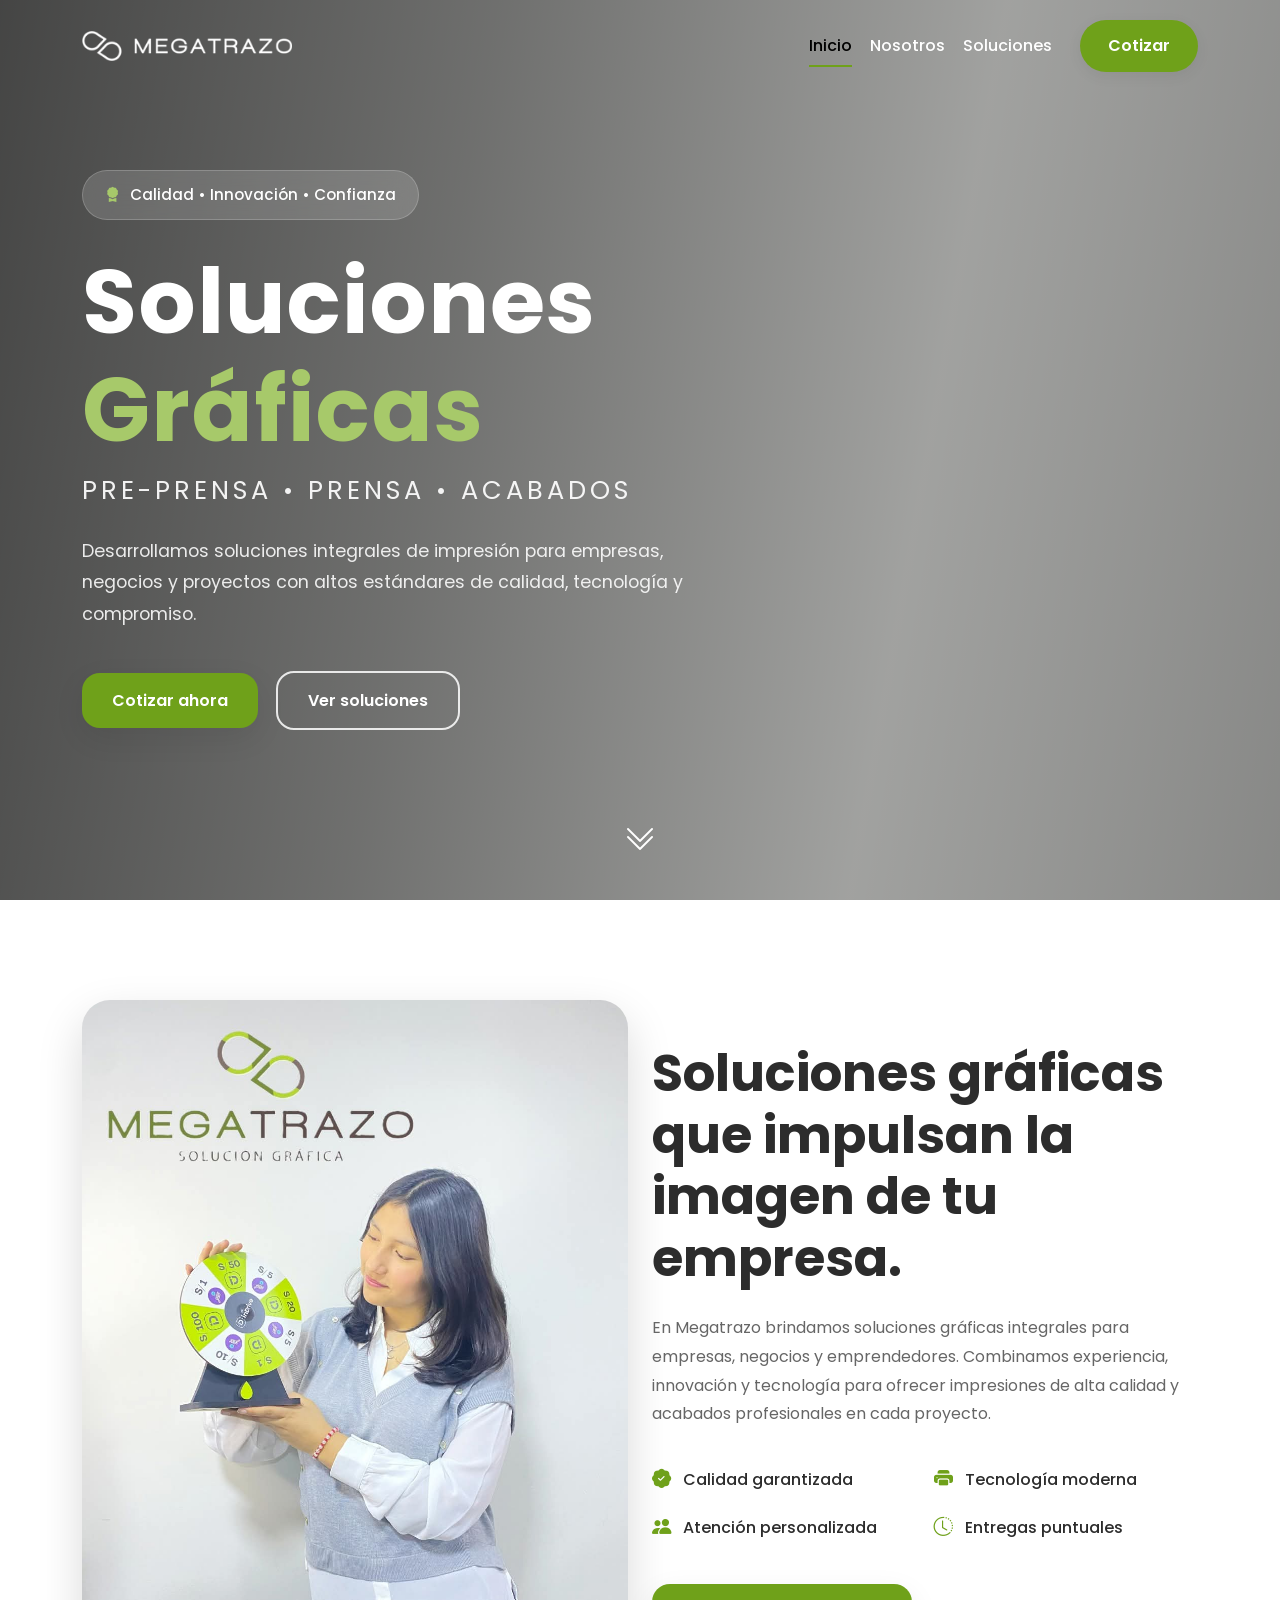
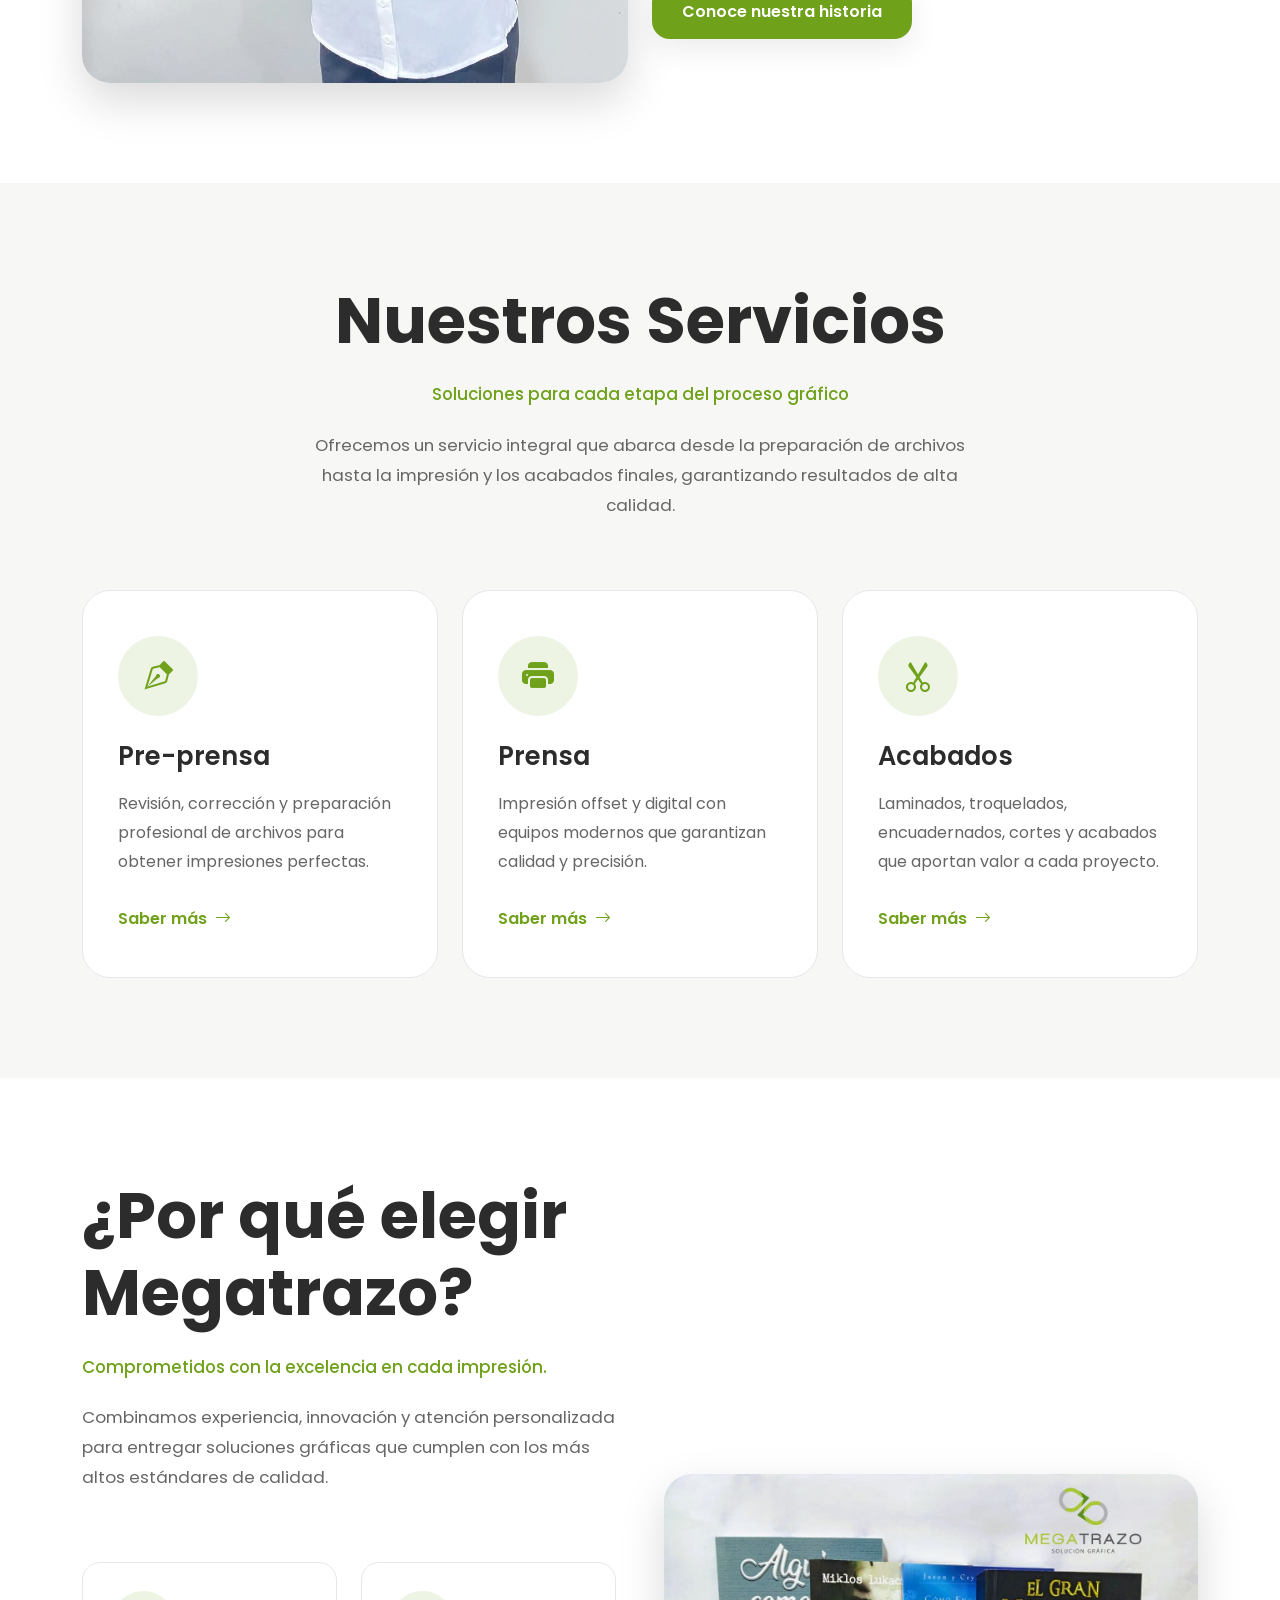
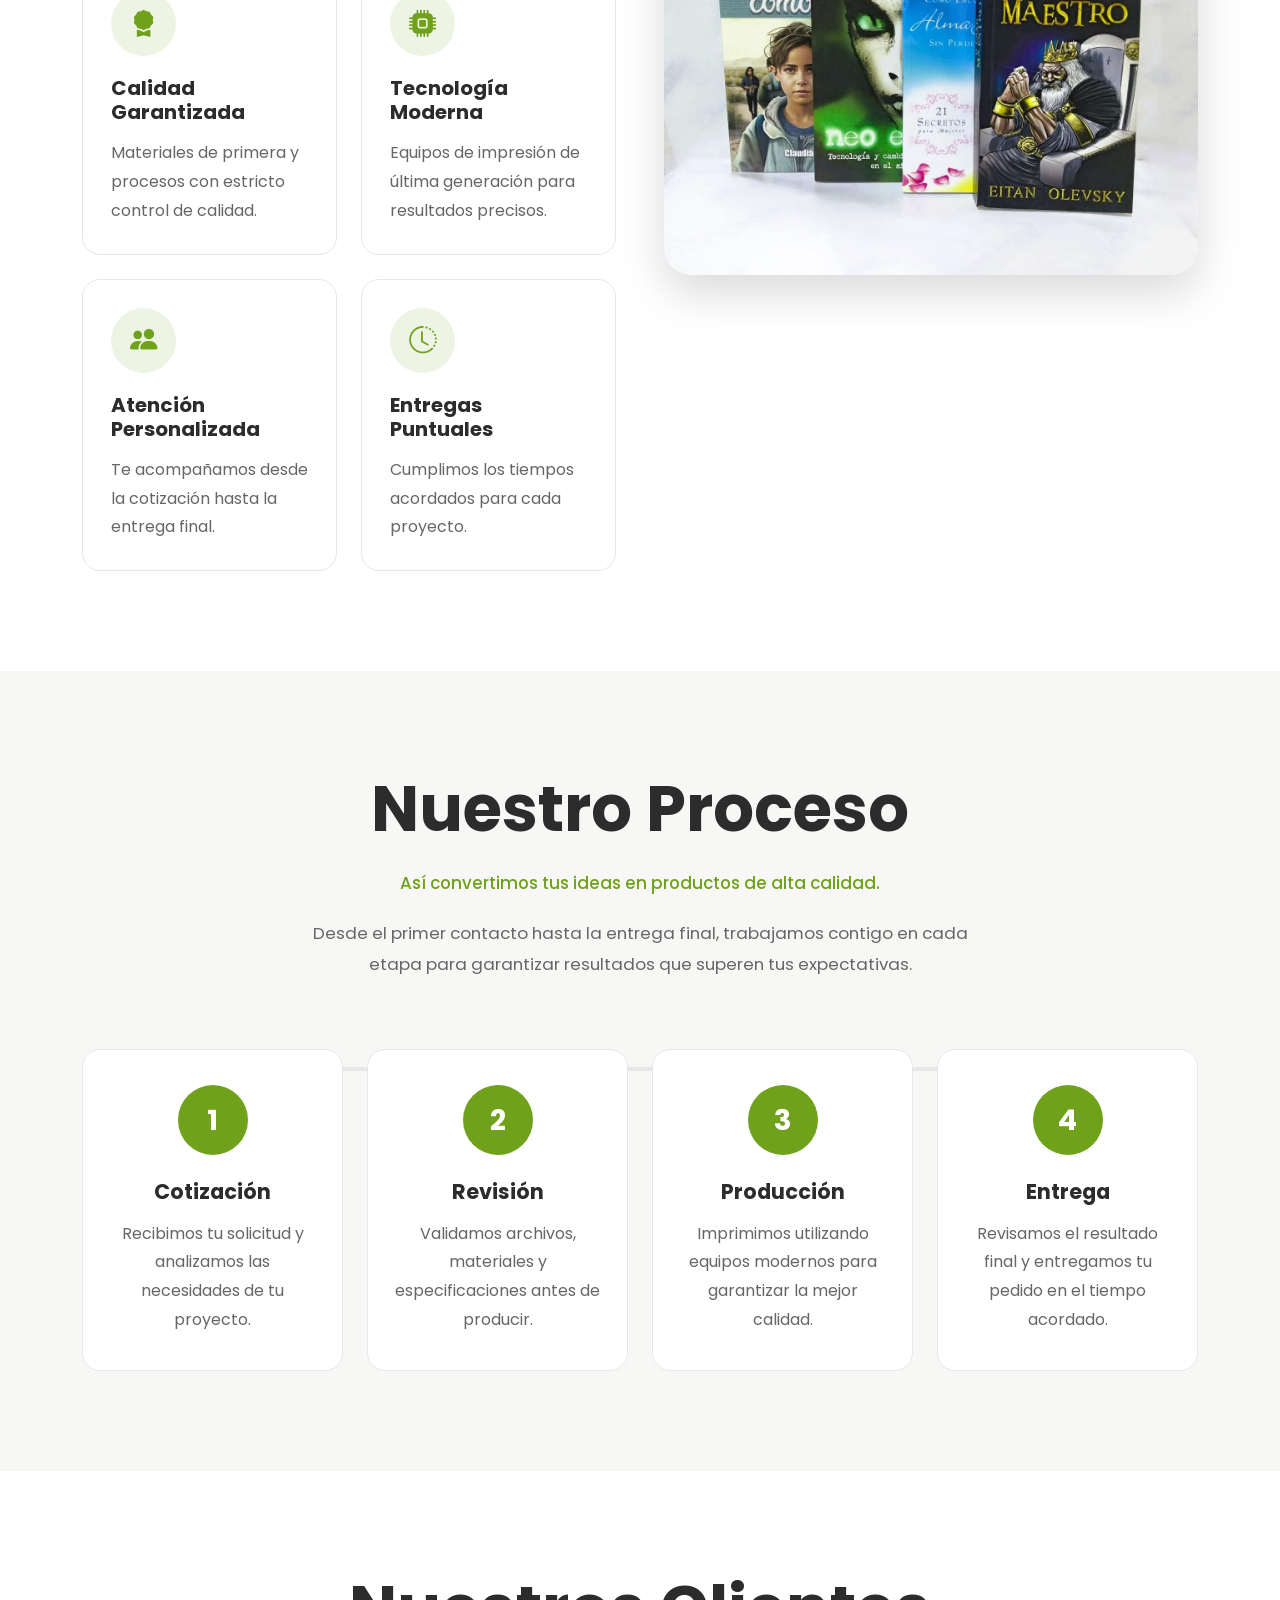
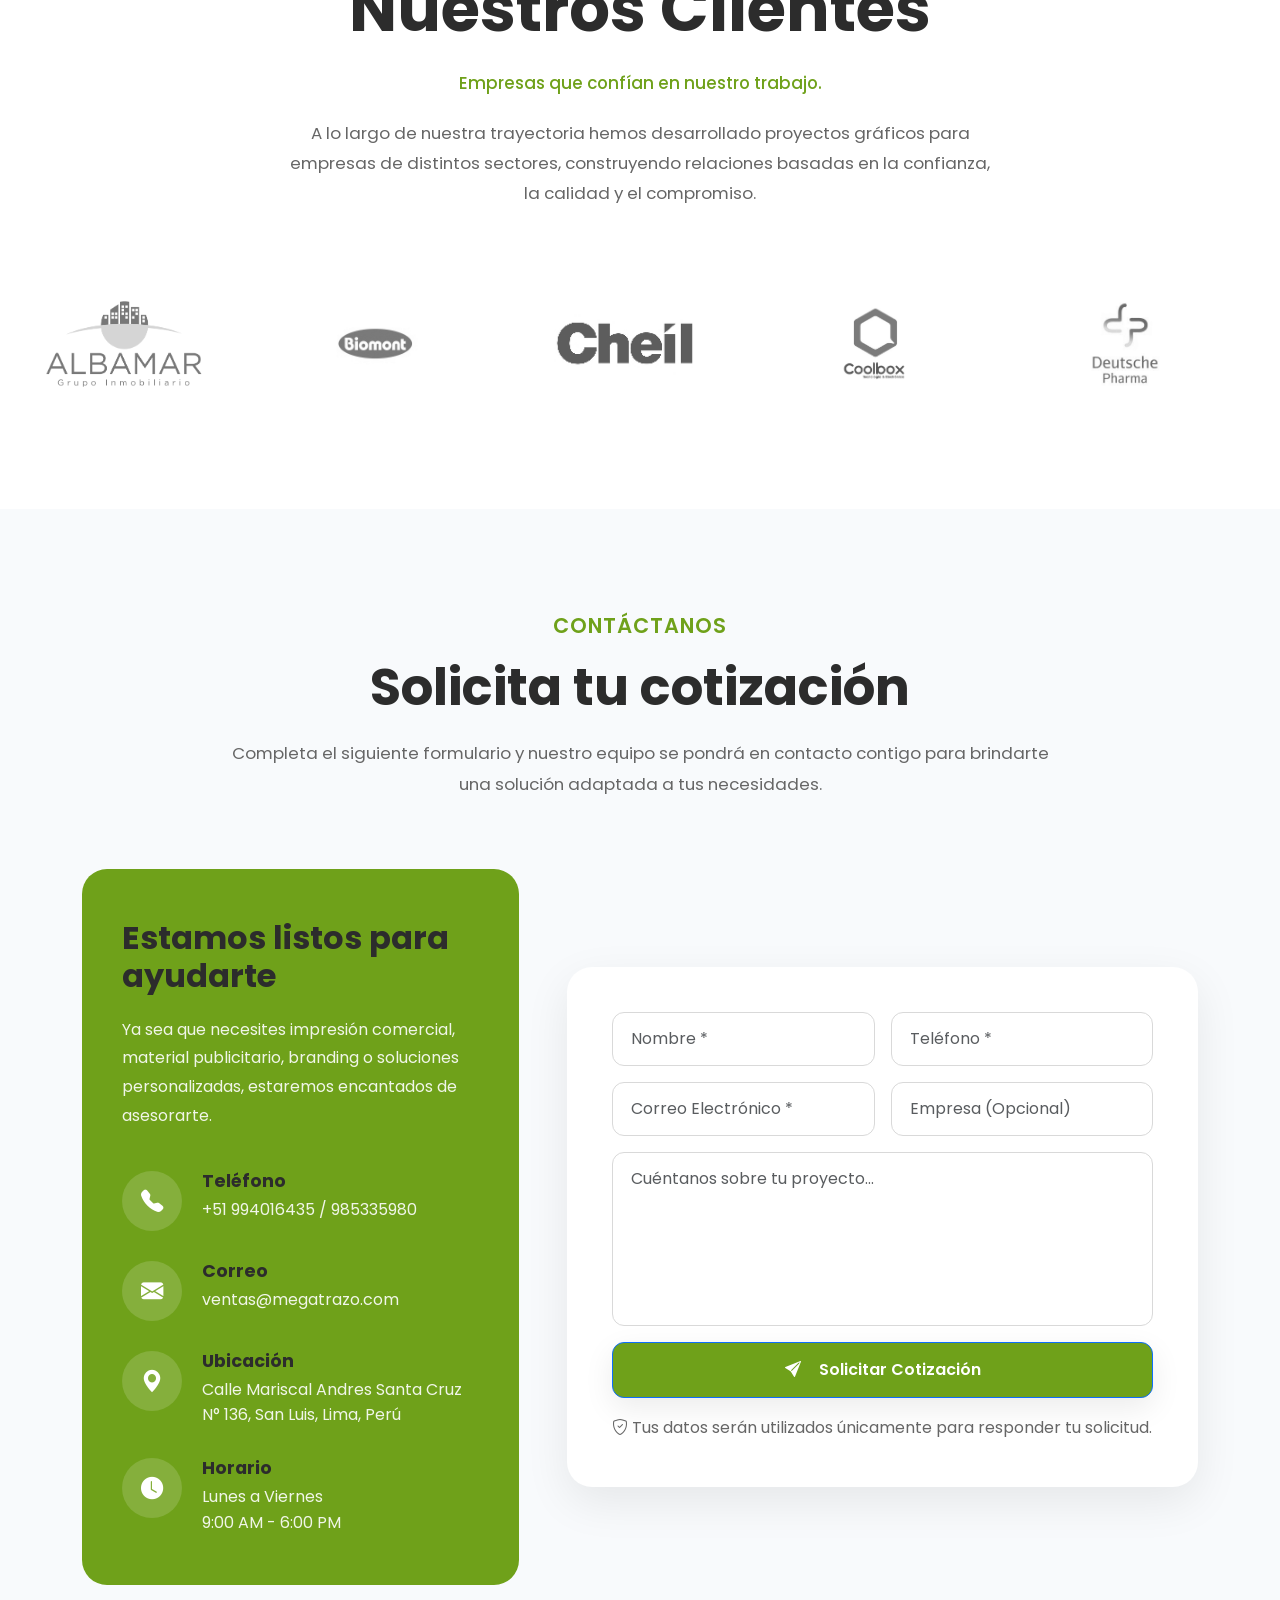
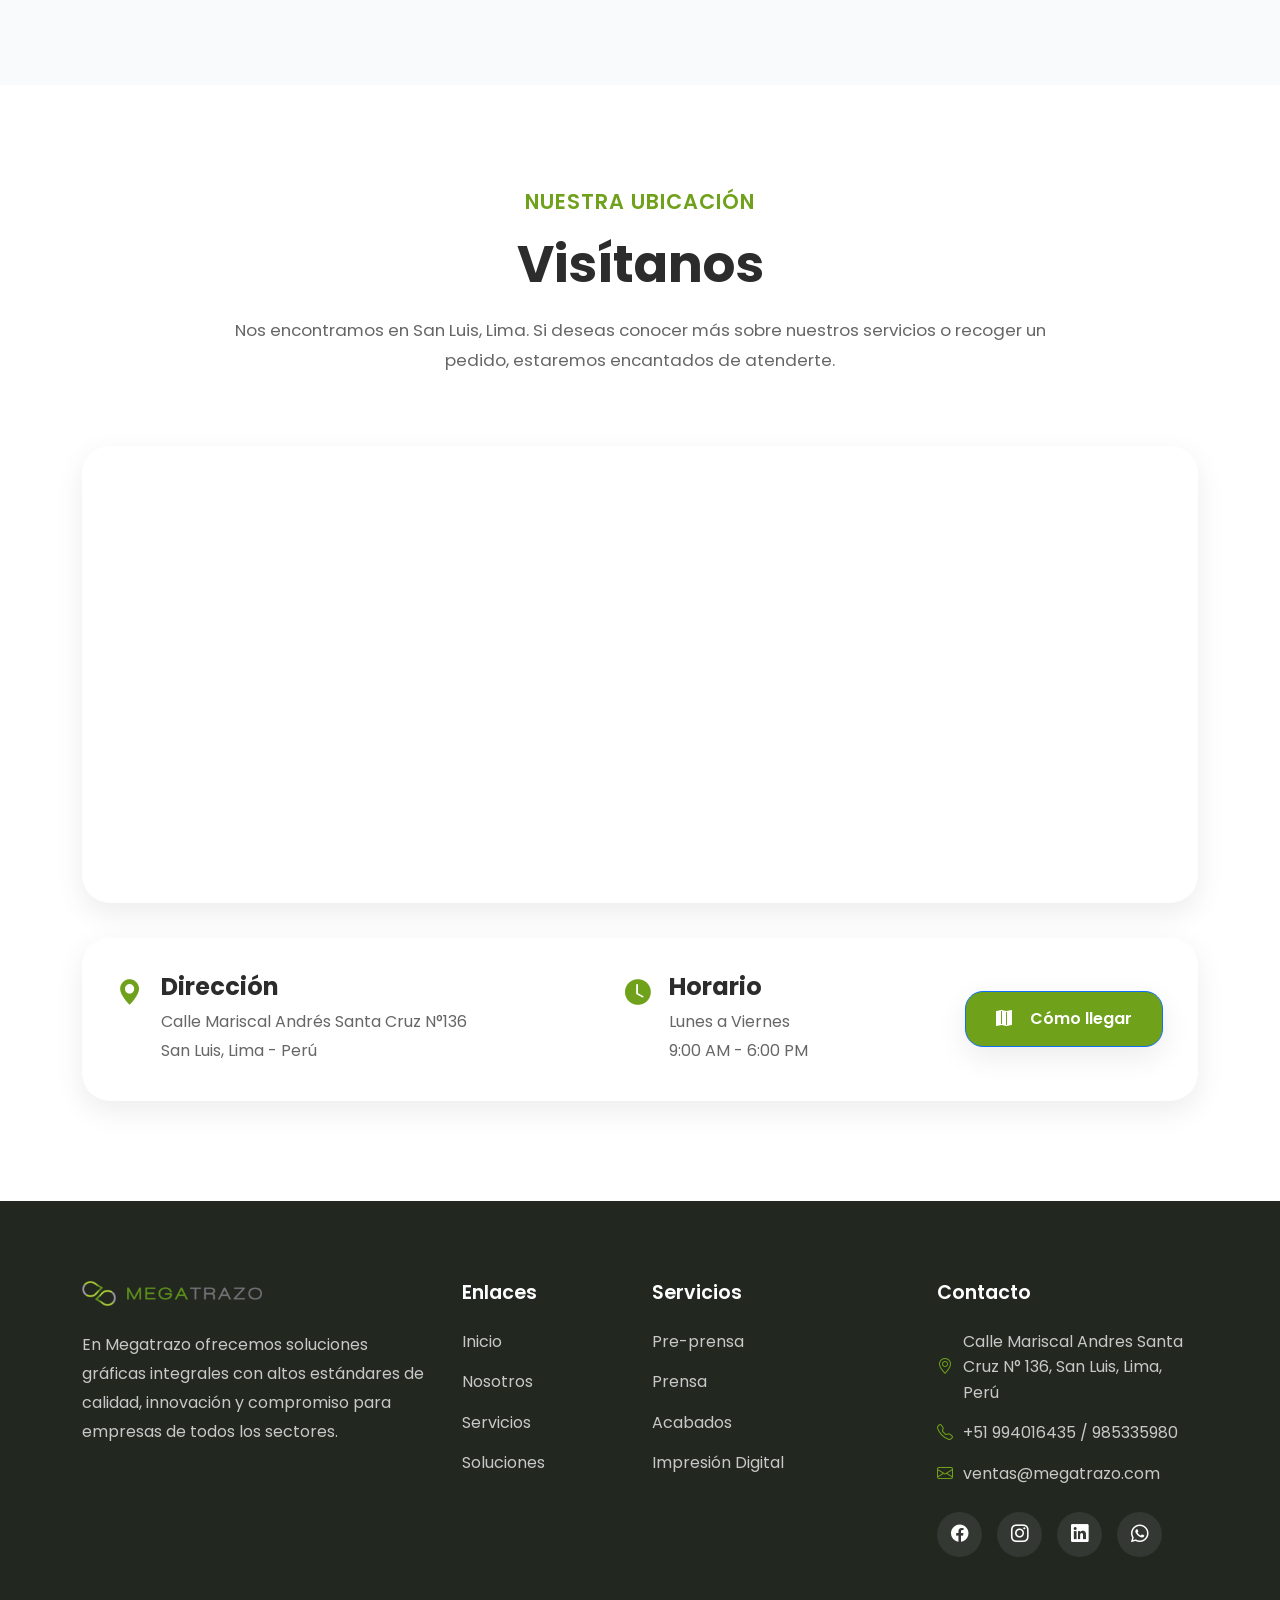
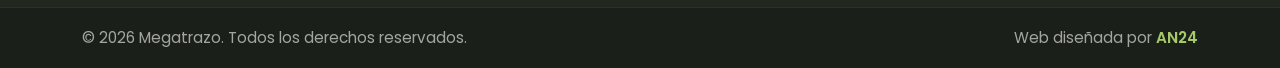
==== index.html @ 012199a5 "Add files via upload" ====
<!DOCTYPE html>
<html lang="es">

<head>

    <meta charset="UTF-8">

    <meta name="viewport" content="width=device-width, initial-scale=1.0">

    <title>Megatrazo | Soluciones de Impresión</title>

    <meta name="description"
        content="Megatrazo ofrece soluciones profesionales de impresión, publicidad y producción gráfica para empresas y negocios.">

    <!-- Favicon -->

    <link rel="icon" href="favicon.ico">

    <!-- Google Fonts -->

    <link rel="preconnect" href="https://fonts.googleapis.com">

    <link rel="preconnect" href="https://fonts.gstatic.com" crossorigin>

    <link href="https://fonts.googleapis.com/css2?family=Poppins:wght@300;400;500;600;700;800&display=swap"
        rel="stylesheet">

    <!-- Bootstrap -->

    <link href="https://cdn.jsdelivr.net/npm/bootstrap@5.3.7/dist/css/bootstrap.min.css" rel="stylesheet">

    <!-- Bootstrap Icons -->

    <link rel="stylesheet"
        href="https://cdn.jsdelivr.net/npm/bootstrap-icons@1.13.1/font/bootstrap-icons.min.css">

    <!-- CSS -->

    <link rel="stylesheet" href="assets/css/global.css">

    <link rel="stylesheet" href="assets/css/navbar.css">

    <link rel="stylesheet" href="assets/css/inicio.css">

    <link rel="stylesheet" href="assets/css/hero.css">

    <link rel="stylesheet" href="assets/css/footer.css">

    <link rel="stylesheet" href="assets/css/animaciones.css">

    <link rel="stylesheet" href="assets/css/responsive.css">

</head>

<body>

<!--======================================
                NAVBAR
=======================================-->

<header class="header">

    <nav class="navbar navbar-expand-lg">

        <div class="container">

            <!-- Logo -->

            <a class="navbar-brand" href="index.html">

                <img src="assets/logos/megatrazoblanco.png" alt="Megatrazo">

            </a>

            <!-- Botón menú móvil -->

            <button
                class="navbar-toggler"
                type="button"
                data-bs-toggle="offcanvas"
                data-bs-target="#menuMovil"
                aria-controls="menuMovil"
                aria-label="Abrir menú">

                <i class="bi bi-list"></i>

            </button>

            <!-- Menú escritorio -->

            <div class="collapse navbar-collapse">

                <ul class="navbar-nav ms-auto">

                    <li class="nav-item">

                        <a class="nav-link active" href="index.html">

                            Inicio

                        </a>

                    </li>

                    <li class="nav-item">

                        <a class="nav-link" href="page/nosotros.html">

                            Nosotros

                        </a>

                    </li>

                    <li class="nav-item">

                        <a class="nav-link" href="page/soluciones.html">

                            Soluciones

                        </a>

                    </li>

                </ul>

                <!-- Botón Cotizar -->

                <a href="#contacto" class="btn-navbar">

                    Cotizar

                </a>

            </div>

        </div>

    </nav>

</header>

    <!--======================================
                MENU MOVIL
    =======================================-->

    <div class="offcanvas offcanvas-end" tabindex="-1" id="menuMovil">

        <div class="offcanvas-header">

            <img src="assets/logos/megatrazoblanco.png"
                alt="Megatrazo"
                width="170">

            <button class="btn-close"
                data-bs-dismiss="offcanvas">
            </button>

        </div>

        <div class="offcanvas-body">

            <ul class="mobile-menu">

                <li>

                    <a href="index.html">

                        <i class="bi bi-house"></i>

                        Inicio

                    </a>

                </li>

                <li>

                    <a href="pages/nosotros.html">

                        <i class="bi bi-people"></i>

                        Nosotros

                    </a>

                </li>

                <li>

                    <a href="pages/servicios.html">

                        <i class="bi bi-printer"></i>

                        Servicios

                    </a>

                </li>

                <li>

                    <a href="pages/soluciones.html">

                        <i class="bi bi-lightbulb"></i>

                        Soluciones

                    </a>

                </li>

            </ul>

            <a href="#contacto"
                class="btn-navbar w-100 mt-4">

                Cotizar

            </a>

        </div>

    </div>

    <!--======================================
                    HERO
    =======================================-->

    <section class="hero">

        <video
            class="hero-video"
            autoplay
            muted
            loop
            playsinline>

            <source src="assets/videos/presentacion.mp4"
                type="video/mp4">

        </video>

        <div class="hero-overlay"></div>

        <div class="container">

<div class="hero-content">

    <span class="hero-badge">

        <i class="bi bi-award-fill"></i>

        Calidad • Innovación • Confianza

    </span>

<h1>

    Soluciones <span>Gráficas</span>

</h1>

    <h2 class="hero-subtitle">

        Pre-prensa • Prensa • Acabados

    </h2>

    <p>

        Desarrollamos soluciones integrales de impresión para empresas, negocios y proyectos con altos estándares de calidad, tecnología y compromiso.

    </p>

    <div class="hero-buttons">

        <a href="#contacto" class="btn-primary">

            Cotizar ahora

        </a>

        <a href="page/soluciones.html" class="btn-secondary">

            Ver soluciones

        </a>

    </div>

</div>

        </div>

        <a href="#nosotros"
            class="scroll-indicator">

            <i class="bi bi-chevron-double-down"></i>

        </a>

    </section>

    <!--======================================
            AQUI COMIENZAN LAS SECCIONES
    =======================================-->
<!--=====================================
        SOBRE MEGATRAZO
======================================-->

<section class="about section" id="about">

    <div class="container">

        <div class="row align-items-center gy-5">

            <div class="col-lg-6">

                <div class="about-image">

                    <img src="assets/img/hero.jpeg"
                        alt="Sobre Megatrazo">

                </div>

            </div>

            <div class="col-lg-6">


                <h2>

                    Soluciones gráficas que impulsan la imagen de tu empresa.

                </h2>

                <p>

                    En Megatrazo brindamos soluciones gráficas integrales para empresas,
                    negocios y emprendedores. Combinamos experiencia, innovación y
                    tecnología para ofrecer impresiones de alta calidad y acabados
                    profesionales en cada proyecto.

                </p>

                <div class="about-features">

                    <div class="feature">

                        <i class="bi bi-patch-check-fill"></i>

                        Calidad garantizada

                    </div>

                    <div class="feature">

                        <i class="bi bi-printer-fill"></i>

                        Tecnología moderna

                    </div>

                    <div class="feature">

                        <i class="bi bi-people-fill"></i>

                        Atención personalizada

                    </div>

                    <div class="feature">

                        <i class="bi bi-clock-history"></i>

                        Entregas puntuales

                    </div>

                </div>

                <a href="../Megatrazo/page/nosotros.html" class="btn-primary">

                    Conoce nuestra historia

                </a>

            </div>

        </div>

    </div>

</section>

<!--=====================================
        NUESTROS SERVICIOS
======================================-->

<section class="services section" id="services">

    <div class="container">

        <!-- Encabezado -->

        <div class="section-header">

            <h2 class="section-title-main">

                Nuestros Servicios

            </h2>

            <p class="section-subtitle">

                Soluciones para cada etapa del proceso gráfico

            </p>

            <p class="section-description">

                Ofrecemos un servicio integral que abarca desde la preparación de archivos hasta la impresión y los acabados finales, garantizando resultados de alta calidad.

            </p>

        </div>

        <!-- Tarjetas -->

        <div class="row g-4">

            <!-- Pre-prensa -->

            <div class="col-lg-4 col-md-6">

                <div class="service-card">

                    <div class="service-icon">

                        <i class="bi bi-vector-pen"></i>

                    </div>

                    <h3>

                        Pre-prensa

                    </h3>

                    <p>

                        Revisión, corrección y preparación profesional de archivos para obtener impresiones perfectas.

                    </p>

                    <a href="pages/servicios.html" class="service-link">

                        Saber más

                        <i class="bi bi-arrow-right"></i>

                    </a>

                </div>

            </div>

            <!-- Prensa -->

            <div class="col-lg-4 col-md-6">

                <div class="service-card">

                    <div class="service-icon">

                        <i class="bi bi-printer-fill"></i>

                    </div>

                    <h3>

                        Prensa

                    </h3>

                    <p>

                        Impresión offset y digital con equipos modernos que garantizan calidad y precisión.

                    </p>

                    <a href="pages/servicios.html" class="service-link">

                        Saber más

                        <i class="bi bi-arrow-right"></i>

                    </a>

                </div>

            </div>

            <!-- Acabados -->

            <div class="col-lg-4 col-md-6">

                <div class="service-card">

                    <div class="service-icon">

                        <i class="bi bi-scissors"></i>

                    </div>

                    <h3>

                        Acabados

                    </h3>

                    <p>

                        Laminados, troquelados, encuadernados, cortes y acabados que aportan valor a cada proyecto.

                    </p>

                    <a href="pages/servicios.html" class="service-link">

                        Saber más

                        <i class="bi bi-arrow-right"></i>

                    </a>

                </div>

            </div>

        </div>

    </div>

</section>

<!--=====================================
        ¿POR QUÉ ELEGIRNOS?
======================================-->

<section class="why-us section" id="why-us">

    <div class="container">

        <div class="row align-items-center g-5">

            <!-- Información -->

            <div class="col-lg-6">

                <div class="section-header text-start">

                    <h2 class="section-title-main">

                        ¿Por qué elegir Megatrazo?

                    </h2>

                    <p class="section-subtitle">

                        Comprometidos con la excelencia en cada impresión.

                    </p>

                    <p class="section-description">

                        Combinamos experiencia, innovación y atención personalizada para entregar soluciones gráficas que cumplen con los más altos estándares de calidad.

                    </p>

                </div>

                <div class="row g-4">

                    <div class="col-md-6">

                        <div class="why-card">

                            <div class="why-icon">

                                <i class="bi bi-award-fill"></i>

                            </div>

                            <h4>Calidad Garantizada</h4>

                            <p>

                                Materiales de primera y procesos con estricto control de calidad.

                            </p>

                        </div>

                    </div>

                    <div class="col-md-6">

                        <div class="why-card">

                            <div class="why-icon">

                                <i class="bi bi-cpu-fill"></i>

                            </div>

                            <h4>Tecnología Moderna</h4>

                            <p>

                                Equipos de impresión de última generación para resultados precisos.

                            </p>

                        </div>

                    </div>

                    <div class="col-md-6">

                        <div class="why-card">

                            <div class="why-icon">

                                <i class="bi bi-people-fill"></i>

                            </div>

                            <h4>Atención Personalizada</h4>

                            <p>

                                Te acompañamos desde la cotización hasta la entrega final.

                            </p>

                        </div>

                    </div>

                    <div class="col-md-6">

                        <div class="why-card">

                            <div class="why-icon">

                                <i class="bi bi-clock-history"></i>

                            </div>

                            <h4>Entregas Puntuales</h4>

                            <p>

                                Cumplimos los tiempos acordados para cada proyecto.

                            </p>

                        </div>

                    </div>

                </div>

            </div>

            <!-- Imagen -->

            <div class="col-lg-6">

                <div class="why-image">

                    <img src="assets/img/editorial2.jpeg"
                        alt="Megatrazo">

                </div>

            </div>

        </div>

    </div>

</section>

<!--=====================================
        NUESTRO PROCESO
======================================-->

<section class="process section" id="proceso">

    <div class="container">

        <div class="section-header">

            <h2 class="section-title-main">

                Nuestro Proceso

            </h2>

            <p class="section-subtitle">

                Así convertimos tus ideas en productos de alta calidad.

            </p>

            <p class="section-description">

                Desde el primer contacto hasta la entrega final, trabajamos contigo en cada etapa para garantizar resultados que superen tus expectativas.

            </p>

        </div>

        <div class="process-wrapper">

            <div class="process-line"></div>

            <div class="row g-4 justify-content-center">

                <!-- Paso 1 -->

                <div class="col-lg-3 col-md-6">

                    <div class="process-card">

                        <div class="process-number">

                            1

                        </div>

                        <h4>

                            Cotización

                        </h4>

                        <p>

                            Recibimos tu solicitud y analizamos las necesidades de tu proyecto.

                        </p>

                    </div>

                </div>

                <!-- Paso 2 -->

                <div class="col-lg-3 col-md-6">

                    <div class="process-card">

                        <div class="process-number">

                            2

                        </div>

                        <h4>

                            Revisión

                        </h4>

                        <p>

                            Validamos archivos, materiales y especificaciones antes de producir.

                        </p>

                    </div>

                </div>

                <!-- Paso 3 -->

                <div class="col-lg-3 col-md-6">

                    <div class="process-card">

                        <div class="process-number">

                            3

                        </div>

                        <h4>

                            Producción

                        </h4>

                        <p>

                            Imprimimos utilizando equipos modernos para garantizar la mejor calidad.

                        </p>

                    </div>

                </div>

                <!-- Paso 4 -->

                <div class="col-lg-3 col-md-6">

                    <div class="process-card">

                        <div class="process-number">

                            4

                        </div>

                        <h4>

                            Entrega

                        </h4>

                        <p>

                            Revisamos el resultado final y entregamos tu pedido en el tiempo acordado.

                        </p>

                    </div>

                </div>

            </div>

        </div>

    </div>

</section>


<!--=====================================
        NUESTROS CLIENTES
======================================-->

<section class="clients section" id="clientes">

    <div class="container">

        <div class="section-header">

            <h2 class="section-title-main">

                Nuestros Clientes

            </h2>

            <p class="section-subtitle">

                Empresas que confían en nuestro trabajo.

            </p>

            <p class="section-description">

                A lo largo de nuestra trayectoria hemos desarrollado proyectos gráficos para empresas de distintos sectores, construyendo relaciones basadas en la confianza, la calidad y el compromiso.

            </p>

        </div>

    </div>

    <div class="clients-slider">

        <div class="clients-track">

            <!-- ========= Primera vuelta ========= -->

            <img src="assets/logos/cliente 1.png" alt="Cliente 1">
            <img src="assets/logos/cliente 2.jpg" alt="Cliente 2">
            <img src="assets/logos/cliente 3.jpg" alt="Cliente 3">
            <img src="assets/logos/cliente 4.jpeg" alt="Cliente 4">
            <img src="assets/logos/cliente 5.jpg" alt="Cliente 5">
            <img src="assets/logos/cliente 6.png" alt="Cliente 6">
            <img src="assets/logos/cliente 7.jpg" alt="Cliente 7">
            <img src="assets/logos/cliente 8.png" alt="Cliente 8">
            <img src="assets/logos/cliente 9.png" alt="Cliente 9">
            <img src="assets/logos/cliente 10.png" alt="Cliente 10">
            <img src="assets/logos/cliente 11.png" alt="Cliente 11">
            <img src="assets/logos/cliente 12.png" alt="Cliente 12">
            <img src="assets/logos/cliente 13.png" alt="Cliente 13">
            <img src="assets/logos/cliente 14.jpg" alt="Cliente 14">
            <img src="assets/logos/cliente 15.png" alt="Cliente 15">
            <img src="assets/logos/cliente 16.jpg" alt="Cliente 16">
            <img src="assets/logos/cliente 17.png" alt="Cliente 17">
            <img src="assets/logos/cliente 18.png" alt="Cliente 18">
            <img src="assets/logos/cliente 19.png" alt="Cliente 19">
            <img src="assets/logos/cliente 20.jpg" alt="Cliente 20">
            <img src="assets/logos/cliente 21.jpg" alt="Cliente 21">
            <img src="assets/logos/cliente 22.png" alt="Cliente 22">
            <img src="assets/logos/cliente 23.png" alt="Cliente 23">
            <img src="assets/logos/cliente 24.jpg" alt="Cliente 24">
            <img src="assets/logos/cliente 25.jpg" alt="Cliente 25">
            <img src="assets/logos/cliente 26.png" alt="Cliente 26">
            <img src="assets/logos/cliente 27.png" alt="Cliente 27">
            <img src="assets/logos/cliente 28.png" alt="Cliente 28">

            <!-- ========= Segunda vuelta (duplicados) ========= -->

            <img src="assets/logos/cliente 1.png" alt="Cliente 1">
            <img src="assets/logos/cliente 2.jpg" alt="Cliente 2">
            <img src="assets/logos/cliente 3.jpg" alt="Cliente 3">
            <img src="assets/logos/cliente 4.jpeg" alt="Cliente 4">
            <img src="assets/logos/cliente 5.jpg" alt="Cliente 5">
            <img src="assets/logos/cliente 6.png" alt="Cliente 6">
            <img src="assets/logos/cliente 7.jpg" alt="Cliente 7">
            <img src="assets/logos/cliente 8.png" alt="Cliente 8">
            <img src="assets/logos/cliente 9.png" alt="Cliente 9">
            <img src="assets/logos/cliente 10.png" alt="Cliente 10">
            <img src="assets/logos/cliente 11.png" alt="Cliente 11">
            <img src="assets/logos/cliente 12.png" alt="Cliente 12">
            <img src="assets/logos/cliente 13.png" alt="Cliente 13">
            <img src="assets/logos/cliente 14.jpg" alt="Cliente 14">
            <img src="assets/logos/cliente 15.png" alt="Cliente 15">
            <img src="assets/logos/cliente 16.jpg" alt="Cliente 16">
            <img src="assets/logos/cliente 17.png" alt="Cliente 17">
            <img src="assets/logos/cliente 18.png" alt="Cliente 18">
            <img src="assets/logos/cliente 19.png" alt="Cliente 19">
            <img src="assets/logos/cliente 20.jpg" alt="Cliente 20">
            <img src="assets/logos/cliente 21.jpg" alt="Cliente 21">
            <img src="assets/logos/cliente 22.png" alt="Cliente 22">
            <img src="assets/logos/cliente 23.png" alt="Cliente 23">
            <img src="assets/logos/cliente 24.jpg" alt="Cliente 24">
            <img src="assets/logos/cliente 25.jpg" alt="Cliente 25">
            <img src="assets/logos/cliente 26.png" alt="Cliente 26">
            <img src="assets/logos/cliente 27.png" alt="Cliente 27">
            <img src="assets/logos/cliente 28.png" alt="Cliente 28">

        </div>

    </div>

</section>

<!--=====================================
            CONTACTO
======================================-->

<section id="contacto" class="contact-home section">

    <div class="container">

        <div class="section-header">

            <span class="section-subtitle">

                CONTÁCTANOS

            </span>

            <h2>

                Solicita tu cotización

            </h2>

            <p>

                Completa el siguiente formulario y nuestro equipo se pondrá en contacto contigo para brindarte una solución adaptada a tus necesidades.

            </p>

        </div>

        <div class="row g-5 align-items-center">

            <!-- Información -->

            <div class="col-lg-5">

                <div class="contact-info">

                    <h3>

                        Estamos listos para ayudarte

                    </h3>

                    <p>

                        Ya sea que necesites impresión comercial, material publicitario,
                        branding o soluciones personalizadas, estaremos encantados de asesorarte.

                    </p>

                    <div class="contact-item">

                        <i class="bi bi-telephone-fill"></i>

                        <div>

                            <h4>Teléfono</h4>

                            <span>+51 994016435 / 985335980</span>

                        </div>

                    </div>

                    <div class="contact-item">

                        <i class="bi bi-envelope-fill"></i>

                        <div>

                            <h4>Correo</h4>

                            <span>ventas@megatrazo.com</span>

                        </div>

                    </div>

                    <div class="contact-item">

                        <i class="bi bi-geo-alt-fill"></i>

                        <div>

                            <h4>Ubicación</h4>

                            <span> Calle Mariscal Andres Santa Cruz N° 136, San Luis, Lima, Perú</span>

                        </div>

                    </div>

                    <div class="contact-item">

                        <i class="bi bi-clock-fill"></i>

                        <div>

                            <h4>Horario</h4>

                            <span>Lunes a Viernes<br>9:00 AM - 6:00 PM</span>

                        </div>

                    </div>

                </div>

            </div>

<!-- Formulario -->

<div class="col-lg-7">

    <div class="contact-form">

        <form id="contactForm">

            <div class="row g-3">

                <div class="col-md-6">

                    <input
                        type="text"
                        id="nombre"
                        name="nombre"
                        class="form-control"
                        placeholder="Nombre *"
                        autocomplete="name"
                        required>

                </div>

                <div class="col-md-6">

                    <input
                        type="tel"
                        id="telefono"
                        name="telefono"
                        class="form-control"
                        placeholder="Teléfono *"
                        autocomplete="tel"
                        required>

                </div>

                <div class="col-md-6">

                    <input
                        type="email"
                        id="correo"
                        name="correo"
                        class="form-control"
                        placeholder="Correo Electrónico *"
                        autocomplete="email"
                        required>

                </div>

                <div class="col-md-6">

                    <input
                        type="text"
                        id="empresa"
                        name="empresa"
                        class="form-control"
                        placeholder="Empresa (Opcional)"
                        autocomplete="organization">

                </div>

                <div class="col-12">

                    <textarea
                        id="mensaje"
                        name="mensaje"
                        class="form-control"
                        rows="6"
                        placeholder="Cuéntanos sobre tu proyecto..."
                        required></textarea>

                </div>

                <div class="col-12">

                    <button type="submit" class="btn btn-primary">

                        <i class="bi bi-send-fill me-2"></i>

                        Solicitar Cotización

                    </button>

                </div>

                <div class="col-12">

                    <p class="contact-note">

                        <i class="bi bi-shield-check"></i>

                        Tus datos serán utilizados únicamente para responder tu solicitud.

                    </p>

                </div>

            </div>

        </form>

    </div>

</div>

                </div>

            </div>

        </div>

    </div>

</section>

<!--=====================================
            UBICACIÓN
======================================-->

<section class="location section">

    <div class="container">

        <div class="section-header">

            <span class="section-subtitle">

                NUESTRA UBICACIÓN

            </span>

            <h2>

                Visítanos

            </h2>

            <p>

                Nos encontramos en San Luis, Lima. Si deseas conocer más sobre nuestros servicios o recoger un pedido, estaremos encantados de atenderte.

            </p>

        </div>

        <div class="location-map">

<iframe src="https://www.google.com/maps/embed?pb=!1m18!1m12!1m3!1d3901.57304290981!2d-76.99622932877288!3d-12.072870316208405!2m3!1f0!2f0!3f0!3m2!1i1024!2i768!4f13.1!3m3!1m2!1s0x9105c6375db3c419%3A0x8a92efee899b2538!2sCalle%20Mariscal%20Andres%20de%20Sta.%20Cruz%20136%2C%20San%20Luis%2015022!5e0!3m2!1ses!2spe!4v1785015265978!5m2!1ses!2spe" width="600" height="450" style="border:0;" allowfullscreen="" loading="lazy" referrerpolicy="strict-origin-when-cross-origin"></iframe>

        </div>

        <div class="location-card">

            <div class="location-item">

                <i class="bi bi-geo-alt-fill"></i>

                <div>

                    <h4>Dirección</h4>

                    <p>

                        Calle Mariscal Andrés Santa Cruz N°136
                        <br>
                        San Luis, Lima - Perú

                    </p>

                </div>

            </div>

            <div class="location-item">

                <i class="bi bi-clock-fill"></i>

                <div>

                    <h4>Horario</h4>

                    <p>

                        Lunes a Viernes
                        <br>
                        9:00 AM - 6:00 PM

                    </p>

                </div>

            </div>

<a
    href="https://www.google.com/maps/place/Calle+Mariscal+Andres+de+Sta.+Cruz+136,+San+Luis+15022/@-12.0728703,-76.9988042,17z"
    target="_blank"
    rel="noopener noreferrer"
    class="btn btn-primary">

    <i class="bi bi-map-fill me-2"></i>

    Cómo llegar

</a>

        </div>

    </div>

</section>

<!--=====================================
                FOOTER
======================================-->

<footer class="footer">

    <div class="container">

        <div class="row gy-5">

            <!-- Logo -->

            <div class="col-lg-4">

                <img src="assets/logos/megatrazologo.png"
                     alt="Megatrazo"
                     class="footer-logo">

                <p class="footer-description">

                    En Megatrazo ofrecemos soluciones gráficas integrales con altos estándares de calidad, innovación y compromiso para empresas de todos los sectores.

                </p>

            </div>

            <!-- Enlaces -->

            <div class="col-lg-2 col-md-4">

                <h5>Enlaces</h5>

                <ul>

                    <li><a href="index.html">Inicio</a></li>

                    <li><a href="pages/nosotros.html">Nosotros</a></li>

                    <li><a href="pages/servicios.html">Servicios</a></li>

                    <li><a href="pages/soluciones.html">Soluciones</a></li>

                </ul>

            </div>

            <!-- Servicios -->

            <div class="col-lg-3 col-md-4">

                <h5>Servicios</h5>

                <ul>

                    <li>Pre-prensa</li>

                    <li>Prensa</li>

                    <li>Acabados</li>

                    <li>Impresión Digital</li>

                </ul>

            </div>

            <!-- Contacto -->

            <div class="col-lg-3 col-md-4">

                <h5>Contacto</h5>

                <ul>

                    <li>

                        <i class="bi bi-geo-alt"></i>

                        Calle Mariscal Andres Santa Cruz N° 136, San Luis, Lima, Perú

                    </li>

                    <li>

                        <i class="bi bi-telephone"></i>

                        +51 994016435 / 985335980

                    </li>

                    <li>

                        <i class="bi bi-envelope"></i>

                        ventas@megatrazo.com

                    </li>

                </ul>

                <div class="footer-social">

                    <a href="#"><i class="bi bi-facebook"></i></a>

                    <a href="#"><i class="bi bi-instagram"></i></a>

                    <a href="#"><i class="bi bi-linkedin"></i></a>

                    <a href="#"><i class="bi bi-whatsapp"></i></a>

                </div>

            </div>

        </div>

    </div>

</footer>

<!--=====================================
            SUB FOOTER
======================================-->

<div class="sub-footer">

    <div class="container">

        <div class="sub-footer-content">

            <span>

                © 2026 Megatrazo. Todos los derechos reservados.

            </span>

            <span>

                Web diseñada por

                <a href="https://andresv241218.github.io/AN24/"
                   target="_blank">

                    AN24

                </a>

            </span>

        </div>

    </div>

</div>

<!-- Bootstrap -->

    <script src="https://cdn.jsdelivr.net/npm/bootstrap@5.3.7/dist/js/bootstrap.bundle.min.js"></script>

    <!-- JS -->

    <script src="assets/js/navbar.js"></script>

    <script src="assets/js/formulario.js"></script>
    
    <script src="assets/js/principal.js"></script>

    <script src="assets/js/animaciones.js"></script>

</body>

</html>
---- assets/css/global.css ----
/*=========================================
            GOOGLE FONTS
=========================================*/

@import url('https://fonts.googleapis.com/css2?family=Poppins:wght@300;400;500;600;700;800&display=swap');


/*=========================================
            VARIABLES GLOBALES
=========================================*/

:root{

    /* COLORES CORPORATIVOS */

    --primary: #6FA11A;
    --primary-dark: #5A8C16;
    --primary-light: #A7C96A;

    /* FONDOS */

    --white: #FFFFFF;
    --background: #F7F8F5;
    --surface: #FFFFFF;
    --surface-alt: #F2F4EF;

    /* TEXTOS */

    --text: #2C2C2C;
    --text-light: #666666;
    --text-muted: #8A8A8A;

    /* BORDES */

    --border: #E5E7EB;

    /* SOMBRAS */

    --shadow-sm: 0 4px 15px rgba(0,0,0,.06);
    --shadow: 0 10px 30px rgba(0,0,0,.08);
    --shadow-lg: 0 18px 45px rgba(0,0,0,.15);

    /* RADIOS */

    --radius-sm: 10px;
    --radius: 18px;
    --radius-lg: 28px;

    /* TRANSICIONES */

    --transition: .35s ease;

}


/*=========================================
                RESET
=========================================*/

*{

    margin:0;
    padding:0;
    box-sizing:border-box;

}

html{

    scroll-behavior:smooth;

}

body{

    font-family:'Poppins',sans-serif;
    background:var(--background);
    color:var(--text);
    overflow-x:hidden;
    line-height:1.6;

}

img{

    max-width:100%;
    display:block;

}

a{

    text-decoration:none;
    color:inherit;

}

ul,
ol{

    list-style:none;
    margin:0;
    padding:0;

}

button{

    border:none;
    background:none;
    cursor:pointer;
    font-family:inherit;

}

input,
textarea,
select{

    font-family:inherit;
    outline:none;

}

textarea{

    resize:none;

}


/*=========================================
            CONTENEDOR
=========================================*/

.container{

    width:min(92%,1320px);
    margin:auto;

}


/*=========================================
            TIPOGRAFÍA
=========================================*/

h1,
h2,
h3,
h4,
h5,
h6{

    color:var(--text);
    font-weight:700;
    line-height:1.2;

}

h1{

    font-size:clamp(2.8rem,6vw,5rem);

}

h2{

    font-size:clamp(2.2rem,4vw,3.2rem);

}

h3{

    font-size:1.5rem;

}

p{

    color:var(--text-light);
    line-height:1.8;
    margin-bottom:0;

}


/*=========================================
            BOTONES
=========================================*/

.btn-primary{

    display:inline-flex;
    align-items:center;
    justify-content:center;
    gap:10px;

    padding:15px 30px;

    background:var(--primary);

    color:var(--white);

    border-radius:var(--radius);

    font-weight:600;

    transition:var(--transition);

    box-shadow:var(--shadow);

}

.btn-primary:hover{

    background:var(--primary-dark);

    transform:translateY(-4px);

    color:var(--white);

}

.btn-secondary{

    display:inline-flex;
    align-items:center;
    justify-content:center;
    gap:10px;

    padding:15px 30px;

    border:2px solid var(--white);

    color:var(--white);

    border-radius:var(--radius);

    transition:var(--transition);

}

.btn-secondary:hover{

    background:var(--white);

    color:var(--text);

}


/*=========================================
            SECCIONES
=========================================*/

section{

    padding:100px 0;

}


/*=========================================
        TITULO DE SECCIÓN
=========================================*/

.section-header{

    max-width:700px;

    margin:0 auto 60px;

    text-align:center;

}

.section-header span{

    display:inline-block;

    margin-bottom:15px;

    color:var(--primary);

    font-weight:600;

    letter-spacing:1px;

    text-transform:uppercase;

}

.section-header h2{

    margin-bottom:20px;

}

.section-header p{

    font-size:1.05rem;

}


/*=========================================
            SELECCIÓN
=========================================*/

::selection{

    background:var(--primary);

    color:var(--white);

}


/*=========================================
            SCROLLBAR
=========================================*/

::-webkit-scrollbar{

    width:10px;

}

::-webkit-scrollbar-track{

    background:#ECECEC;

}

::-webkit-scrollbar-thumb{

    background:var(--primary);

    border-radius:30px;

}

::-webkit-scrollbar-thumb:hover{

    background:var(--primary-dark);

}

/*=========================================
        SECTION
=========================================*/

.section{

    padding: 100px 0;

}


/*=========================================
        SECTION HEADER
=========================================*/

.section-header{

    max-width: 850px;

    margin: 0 auto 70px;

    text-align: center;

}

.section-title-main{

    font-size: clamp(2.8rem, 5vw, 4rem);

    font-weight: 700;

    line-height: 1.2;

    color: var(--text);

    margin-bottom: 18px;

}

.section-subtitle{

    font-size: 1.3rem;

    font-weight: 500;

    color: var(--primary);

    margin-bottom: 20px;

}

.section-description{

    max-width: 700px;

    margin: 0 auto;

    font-size: 1.05rem;

    line-height: 1.8;

    color: var(--text-light);

}
---- assets/css/navbar.css ----
/*=========================================
                NAVBAR
=========================================*/

.header{

    position: fixed;

    top: 0;

    left: 0;

    width: 100%;

    z-index: 9999;

}


/*=========================================
            NAVBAR
=========================================*/

.navbar{

    padding: 20px 0;

    transition: var(--transition);

    background: transparent;

}

.navbar.scrolled{

    background: #afe05a;

    backdrop-filter: blur(18px);

    -webkit-backdrop-filter: blur(18px);

    box-shadow: var(--shadow);

    padding: 14px 0;

}


/*=========================================
                LOGO
=========================================*/

.navbar-brand{

    padding: 0;

}

.navbar-brand img{

    height: 30px;

    transition: var(--transition);

}

.navbar-brand:hover img{

    transform: scale(1.05);

}


/*=========================================
                MENU
=========================================*/

.navbar-nav{

    gap: 18px;

}

.nav-link{

    position: relative;

    color: var(--white);

    font-weight: 500;

    padding: 0 !important;

    transition: var(--transition);

}

.navbar.scrolled .nav-link{

    color: var(--text);

}

.nav-link:hover{

    color: var(--primary);

}


/*=========================================
        LINEA ANIMADA
=========================================*/

.nav-link::after{

    content: "";

    position: absolute;

    left: 0;

    bottom: -8px;

    width: 0;

    height: 2px;

    background: var(--primary);

    transition: var(--transition);

}

.nav-link:hover::after,

.nav-link.active::after{

    width: 100%;

}


/*=========================================
            BOTON COTIZAR
=========================================*/

.btn-navbar{

    display: inline-flex;

    align-items: center;

    justify-content: center;

    padding: 13px 28px;

    background: var(--primary);

    color: var(--white);

    border-radius: 50px;

    font-weight: 600;

    transition: var(--transition);

    box-shadow: var(--shadow-sm);

    margin-left: 28px;

}

.btn-navbar:hover{

    background: var(--primary-dark);

    color: var(--white);

    transform: translateY(-3px);

    box-shadow: var(--shadow);

}


/*=========================================
            HAMBURGUESA
=========================================*/

.navbar-toggler{

    border: none;

    padding: 0;

    color: var(--white);

    font-size: 2rem;

    transition: var(--transition);

}

.navbar-toggler:focus{

    box-shadow: none;

}

.navbar.scrolled .navbar-toggler{

    color: var(--text);

}


/*=========================================
            OFFCANVAS
=========================================*/

.offcanvas{

    width: 320px;

    background: var(--surface);

}

.offcanvas-header{

    padding: 25px;

    border-bottom: 1px solid var(--border);

}

.offcanvas-body{

    padding: 30px 25px;

}


/*=========================================
            MENU MOVIL
=========================================*/

.mobile-menu{

    display: flex;

    flex-direction: column;

    gap: 20px;

}

.mobile-menu li{

    border-bottom: 1px solid var(--border);

    padding-bottom: 18px;

}

.mobile-menu a{

    display: flex;

    align-items: center;

    gap: 14px;

    color: var(--text);

    font-weight: 500;

    transition: var(--transition);

}

.mobile-menu a:hover{

    color: var(--primary);

    padding-left: 10px;

}

.mobile-menu i{

    font-size: 1.2rem;

    color: var(--primary);

}


/*=========================================
        BOTON MOVIL
=========================================*/

.offcanvas .btn-navbar{

    width: 100%;

    margin-top: 35px;

    border-radius: var(--radius);

}
---- assets/css/inicio.css ----
/*=========================================
            ABOUT
=========================================*/

.about{

    background: var(--surface);

}

.about-image{

    overflow: hidden;

    border-radius: var(--radius-lg);

    box-shadow: var(--shadow-lg);

}

.about-image img{

    width: 100%;

    display: block;

    transition: .5s;

}

.about-image:hover img{

    transform: scale(1.06);

}

.about .section-title{

    display: inline-block;

    color: var(--primary);

    font-size: .95rem;

    font-weight: 600;

    text-transform: uppercase;

    letter-spacing: 2px;

    margin-bottom: 15px;

}

.about h2{

    margin-bottom: 25px;

}

.about p{

    margin-bottom: 35px;

}

.about-features{

    display: grid;

    grid-template-columns: repeat(2,1fr);

    gap: 18px;

    margin-bottom: 40px;

}

.feature{

    display: flex;

    align-items: center;

    gap: 12px;

    font-weight: 500;

}

.feature i{

    color: var(--primary);

    font-size: 1.2rem;

}

/*=========================================
            SERVICES
=========================================*/

.services{

    background: var(--background);

}


/*=========================================
        SERVICE CARD
=========================================*/

.service-card{

    position: relative;

    background: var(--surface);

    padding: 45px 35px;

    border-radius: var(--radius-lg);

    border: 1px solid var(--border);

    height: 100%;

    overflow: hidden;

    transition: var(--transition);

}

.service-card::before{

    content: "";

    position: absolute;

    top: 0;

    left: 0;

    width: 100%;

    height: 4px;

    background: var(--primary);

    transform: scaleX(0);

    transform-origin: left;

    transition: var(--transition);

}

.service-card:hover{

    transform: translateY(-10px);

    box-shadow: var(--shadow-lg);

}

.service-card:hover::before{

    transform: scaleX(1);

}


/*=========================================
        SERVICE ICON
=========================================*/

.service-icon{

    width: 80px;

    height: 80px;

    border-radius: 50%;

    background: rgba(111,161,26,.12);

    display: flex;

    justify-content: center;

    align-items: center;

    margin-bottom: 25px;

    transition: var(--transition);

}

.service-card:hover .service-icon{

    transform: scale(1.1);

}

.service-icon i{

    font-size: 2rem;

    color: var(--primary);

}


/*=========================================
        SERVICE CONTENT
=========================================*/

.service-card h3{

    font-size: 1.6rem;

    font-weight: 600;

    color: var(--text);

    margin-bottom: 18px;

}

.service-card p{

    color: var(--text-light);

    line-height: 1.8;

    margin-bottom: 30px;

}


/*=========================================
        SERVICE LINK
=========================================*/

.service-link{

    display: inline-flex;

    align-items: center;

    gap: 8px;

    color: var(--primary);

    font-weight: 600;

    text-decoration: none;

    transition: var(--transition);

}

.service-link:hover{

    color: var(--primary-dark);

}

.service-link i{

    transition: var(--transition);

}

.service-card:hover .service-link i{

    transform: translateX(6px);

}

/*=========================================
            WHY US
=========================================*/

.why-us{

    background: var(--surface);

}

.why-image{

    overflow: hidden;

    border-radius: var(--radius-lg);

    box-shadow: var(--shadow-lg);

}

.why-image img{

    width: 100%;

    display: block;

    transition: .5s;

}

.why-image:hover img{

    transform: scale(1.05);

}


/*=========================================
        WHY CARD
=========================================*/

.why-card{

    background: var(--white);

    border: 1px solid var(--border);

    border-radius: var(--radius);

    padding: 28px;

    height: 100%;

    transition: var(--transition);

}

.why-card:hover{

    transform: translateY(-8px);

    box-shadow: var(--shadow);

}

.why-icon{

    width: 65px;

    height: 65px;

    border-radius: 50%;

    background: rgba(111,161,26,.12);

    display: flex;

    justify-content: center;

    align-items: center;

    margin-bottom: 20px;

    transition: var(--transition);

}

.why-card:hover .why-icon{

    transform: rotate(10deg) scale(1.1);

}

.why-icon i{

    font-size: 1.7rem;

    color: var(--primary);

}

.why-card h4{

    font-size: 1.25rem;

    margin-bottom: 15px;

    color: var(--text);

}

.why-card p{

    color: var(--text-light);

    line-height: 1.8;

    margin: 0;

}

/*=========================================
            PROCESS
=========================================*/

.process{

    background: var(--background);

}

.process-wrapper{

    position: relative;

}

.process-line{

    position: absolute;

    top: 42px;

    left: 12%;

    width: 76%;

    height: 4px;

    background: var(--border);

    z-index: 0;

}

.process-card{

    position: relative;

    background: var(--white);

    border: 1px solid var(--border);

    border-radius: var(--radius);

    padding: 35px 25px;

    text-align: center;

    height: 100%;

    transition: var(--transition);

    z-index: 1;

}

.process-card:hover{

    transform: translateY(-10px);

    box-shadow: var(--shadow);

}

.process-number{

    width: 70px;

    height: 70px;

    margin: 0 auto 25px;

    border-radius: 50%;

    background: var(--primary);

    color: var(--white);

    display: flex;

    justify-content: center;

    align-items: center;

    font-size: 1.8rem;

    font-weight: 700;

    transition: var(--transition);

}

.process-card:hover .process-number{

    transform: scale(1.1);

    background: var(--primary-dark);

}

.process-card h4{

    font-size: 1.3rem;

    margin-bottom: 15px;

    color: var(--text);

}

.process-card p{

    margin: 0;

    color: var(--text-light);

    line-height: 1.8;

}

/*=========================================
            CLIENTS
=========================================*/

.clients{

    background: var(--surface);

    overflow: hidden;

}

.clients-slider{

    position: relative;

    width: 100%;

    overflow: hidden;

    padding: 20px 0;

}

.clients-track{

    display: flex;

    align-items: center;

    width: max-content;

    animation: scrollClients 40s linear infinite;

}

.clients-track:hover{

    animation-play-state: paused;

}

.clients-track img{

    width: 180px;

    height: 90px;

    object-fit: contain;

    margin: 0 35px;

    filter: grayscale(100%);

    opacity: .65;

    transition: var(--transition);

    user-select: none;

    pointer-events: auto;

}

.clients-track img:hover{

    filter: grayscale(0);

    opacity: 1;

    transform: scale(1.08);

}

@keyframes scrollClients{

    from{

        transform: translateX(0);

    }

    to{

        transform: translateX(-50%);

    }

}

/*=========================================
                CONTACTO
=========================================*/

.contact-home{

    background:#f8fafc;

}

.contact-info{

    background:linear-gradient(#6FA11A,#6FA11A);

    color:#ffffff;

    padding:50px 40px;

    border-radius:25px;

    height:100%;

}

.contact-info h3{

    font-size:2rem;

    font-weight:700;

    margin-bottom:20px;

}

.contact-info>p{

    opacity:.9;

    line-height:1.8;

    margin-bottom:40px;

    color: #ffffff;

}

.contact-item{

    display:flex;

    align-items:flex-start;

    gap:20px;

    margin-bottom:30px;

}

.contact-item:last-child{

    margin-bottom:0;

}

.contact-item i{

    width:60px;

    height:60px;

    border-radius:50%;

    background:rgba(255,255,255,.15);

    display:flex;

    align-items:center;

    justify-content:center;

    font-size:1.4rem;

    flex-shrink:0;

}

.contact-item h4{

    font-size:1.1rem;

    font-weight:700;

    margin-bottom:5px;

}

.contact-item span{

    opacity:.9;

    line-height:1.6;

}

/*============================
        FORMULARIO
=============================*/

.contact-form{

    background:#fff;

    padding:45px;

    border-radius:25px;

    box-shadow:0 15px 45px rgba(0,0,0,.08);

}

.contact-form .form-control{

    border-radius:12px;

    border:1px solid #d9d9d9;

    padding:14px 18px;

    font-size:1rem;

    transition:.3s;

}

.contact-form .form-control:focus{

    border-color:#6FA11A;

    box-shadow:0 0 0 .15rem rgba(46,125,50,.15);

}

.contact-form textarea{

    resize:none;

}

.contact-form .btn{

    width:100%;

    padding:15px;

    border-radius:12px;

    font-size:1rem;

    font-weight:600;

}

/*=========================================
            UBICACIÓN
=========================================*/

.location{

    background: var(--surface);

}

.location-map{

    margin-top: 50px;

    overflow: hidden;

    border-radius: var(--radius-lg);

    box-shadow: var(--shadow);

}

.location-map iframe{

    width: 100%;

    height: 450px;

    border: 0;

}

.location-card{

    margin-top: 35px;

    background: var(--white);

    border-radius: var(--radius-lg);

    padding: 35px;

    box-shadow: var(--shadow);

    display: flex;

    justify-content: space-between;

    align-items: center;

    gap: 30px;

    flex-wrap: wrap;

}

.location-item{

    display: flex;

    align-items: flex-start;

    gap: 18px;

}

.location-item i{

    font-size: 1.6rem;

    color: var(--primary);

}

.location-item h4{

    margin-bottom: 6px;

}

.location-item p{

    margin: 0;

    color: var(--text-light);

}
---- assets/css/hero.css ----
/*=========================================
                HERO
=========================================*/

.hero{

    position: relative;

    height: 100vh;

    min-height: 750px;

    display: flex;

    align-items: center;

    overflow: hidden;

}

/*=========================================
            SUBTÍTULO HERO
=========================================*/

.hero-subtitle{

    color: rgba(255,255,255,.92);

    font-size: clamp(1.3rem,2vw,2rem);

    font-weight: 400;

    letter-spacing: 4px;

    text-transform: uppercase;

    margin-bottom: 30px;

}

/*=========================================
                VIDEO
=========================================*/

.hero-video{

    position: absolute;

    inset: 0;

    width: 100%;

    height: 100%;

    object-fit: cover;

    z-index: 1;

}


/*=========================================
                OVERLAY
=========================================*/

.hero-overlay{

    position: absolute;

    inset: 0;

    background: linear-gradient(
        100deg,
        rgba(0,0,0,.72) 0%,
        rgba(0,0,0,.55) 35%,
        rgba(0,0,0,.35) 70%,
        rgba(0,0,0,.45) 100%
    );

    z-index: 2;

}


/*=========================================
            CONTENIDO
=========================================*/

.hero .container{

    position: relative;

    z-index: 3;

}

.hero-content{

    max-width: 700px;

    color: var(--white);

}


/*=========================================
                BADGE
=========================================*/

.hero-badge{

    display: inline-flex;

    align-items: center;

    gap: 10px;

    padding: 12px 22px;

    margin-bottom: 28px;

    border-radius: 50px;

    background: rgba(255,255,255,.15);

    backdrop-filter: blur(14px);

    border: 1px solid rgba(255,255,255,.20);

    color: var(--white);

    font-size: .95rem;

    font-weight: 500;

}

.hero-badge i{

    color: var(--primary-light);

}


/*=========================================
                TITULO
=========================================*/

.hero h1{

    color: var(--white);

    font-size: clamp(4rem,7vw,6rem);

    font-weight: 700;

    letter-spacing: 1px;

    margin-bottom: 12px;

}
.hero h1 span{

    color: var(--primary-light);

}


/*=========================================
            DESCRIPCIÓN
=========================================*/

.hero p{

    color: rgba(255,255,255,.88);

    font-size: 1.1rem;

    line-height: 1.8;

    max-width: 620px;

    margin-bottom: 40px;

}


/*=========================================
                BOTONES
=========================================*/

.hero-buttons{

    display: flex;

    align-items: center;

    gap: 18px;

    flex-wrap: wrap;

}


/*=========================================
        BOTÓN SECUNDARIO
=========================================*/

.btn-secondary{

    display: inline-flex;

    align-items: center;

    justify-content: center;

    gap: 10px;

    padding: 15px 30px;

    border: 2px solid rgba(255,255,255,.85);

    border-radius: var(--radius);

    color: var(--white);

    font-weight: 600;

    transition: var(--transition);

}

.btn-secondary:hover{

    background: var(--white);

    color: var(--text);

}


/*=========================================
            SCROLL INDICATOR
=========================================*/

.scroll-indicator{

    position: absolute;

    bottom: 35px;

    left: 50%;

    transform: translateX(-50%);

    z-index: 5;

    color: var(--white);

    font-size: 2rem;

    animation: scrollDown 2s infinite;

}

@keyframes scrollDown{

    0%{

        transform: translate(-50%,0);

        opacity:0;

    }

    50%{

        opacity:1;

    }

    100%{

        transform: translate(-50%,15px);

        opacity:0;

    }

}
/*=========================================
            NOSOTROS
=========================================*/
/*=========================================
            HERO INTERNO
=========================================*/

.page-hero{

    position:relative;

    width:100%;

    height:420px;

    overflow:hidden;

    background-position:center;

    background-repeat:no-repeat;

    background-size:cover;

    animation:heroZoom 12s ease-in-out infinite alternate;

}

.hero-nosotros{

    background-image:url(../img/bannernosotros.png);

}

.page-overlay{

    position:absolute;

    inset:0;

    background:rgba(0,0,0,.20);

}
@keyframes heroZoom{

    from{

        background-size:100%;

    }

    to{

        background-size:108%;

    }

}

/*=========================================
            HERO INTERNO
=========================================*/

.page-hero2{

    position:relative;

    width:100%;

    height:420px;

    overflow:hidden;

    background-position:center;

    background-repeat:no-repeat;

    background-size:cover;

    animation:heroZoom 12s ease-in-out infinite alternate;    
}

.hero-soluciones{

    background-image:url(../img/bannerservicios.jpg);

}

.page-overlay{

    position:absolute;

    inset:0;

    background:rgba(0,0,0,.20);

}
---- assets/css/footer.css ----
/*=========================================
                FOOTER
=========================================*/

.footer{

    background:#222720;

    color:var(--white);

    padding:80px 0 50px;

}

.footer-logo{

    width:180px;

    margin-bottom:25px;

}

.footer-description{

    color:rgba(255,255,255,.75);

    line-height:1.8;

    max-width:350px;

    margin-bottom:0;

}

/*=========================================
            TITULOS
=========================================*/

.footer h5{

    color:var(--white);

    font-size:1.2rem;

    font-weight:600;

    margin-bottom:25px;

}

/*=========================================
            LISTAS
=========================================*/

.footer ul{

    list-style:none;

    padding:0;

    margin:0;

}

.footer ul li{

    margin-bottom:15px;

    color:rgba(255,255,255,.75);

    display:flex;

    align-items:center;

    gap:10px;

}

.footer ul li i{

    color:var(--primary);

    font-size:1rem;

}

.footer a{

    color:rgba(255,255,255,.75);

    text-decoration:none;

    transition:var(--transition);

}

.footer a:hover{

    color:var(--primary-light);

    padding-left:5px;

}

/*=========================================
        REDES SOCIALES
=========================================*/

.footer-social{

    display:flex;

    gap:15px;

    margin-top:25px;

}

.footer-social a{

    width:45px;

    height:45px;

    border-radius:50%;

    background:rgba(255,255,255,.08);

    display:flex;

    justify-content:center;

    align-items:center;

    color:var(--white);

    font-size:1.1rem;

    transition:var(--transition);

}

.footer-social a:hover{

    background:var(--primary);

    color:var(--white);

    transform:translateY(-5px);

}

/*=========================================
            SUB FOOTER
=========================================*/

.sub-footer{

    background:#1B1F19;

    border-top:1px solid rgba(255,255,255,.08);

    padding:18px 0;

}

.sub-footer-content{

    display:flex;

    justify-content:space-between;

    align-items:center;

    gap:20px;

    color:rgba(255,255,255,.6);

    font-size:.95rem;

}

.sub-footer a{

    color:var(--primary-light);

    text-decoration:none;

    font-weight:600;

    transition:var(--transition);

}

.sub-footer a:hover{

    color:var(--white);

}
---- assets/css/animaciones.css ----
/*=========================================
        ANIMACIÓN ABOUT
=========================================*/

.about{

    opacity: 0;

    transform: translateY(50px);

    transition: opacity .8s ease,
                transform .8s ease;

}

.about.show{

    opacity: 1;

    transform: translateY(0);

}

/*=========================================
        SERVICES
=========================================*/

.services{

    opacity:0;

    transform:translateY(50px);

    transition:opacity .8s ease,
               transform .8s ease;

}

.services.show{

    opacity:1;

    transform:translateY(0);

}

/*=========================================
        WHY US
=========================================*/

.why-us{

    opacity:0;

    transform:translateY(60px);

    transition:opacity .8s ease,
               transform .8s ease;

}

.why-us.show{

    opacity:1;

    transform:translateY(0);

}

/*=========================================
            PROCESS
=========================================*/

.process{

    opacity:0;

    transform:translateY(60px);

    transition:opacity .8s ease,
               transform .8s ease;

}

.process.show{

    opacity:1;

    transform:translateY(0);

}

/*=========================================
            CLIENTS
=========================================*/

.clients{

    opacity:0;

    transform:translateY(60px);

    transition:opacity .8s ease,
               transform .8s ease;

}

.clients.show{

    opacity:1;

    transform:translateY(0);

}

/*=========================================
                CTA
=========================================*/

.cta{

    opacity:0;

    transform:translateY(60px);

    transition:opacity .8s ease,
               transform .8s ease;

}

.cta.show{

    opacity:1;

    transform:translateY(0);

}

/*=========================================
                FOOTER
=========================================*/

.footer{

    opacity:0;

    transform:translateY(60px);

    transition:opacity .8s ease,
               transform .8s ease;

}

.footer.show{

    opacity:1;

    transform:translateY(0);

}

.sub-footer{

    opacity:0;

    transition:opacity 1s ease;

}

.sub-footer.show{

    opacity:1;

}
/*=========================================
            NOSOTROS
=========================================*/
/*=========================================
            HERO INTERNO
=========================================*/

.page-subtitle,
.page-hero-content h1,
.page-hero-content p,
.breadcrumb-custom{

    opacity:0;

    transform:translateY(30px);

    transition:.8s ease;

}

.page-subtitle.show,
.page-hero-content h1.show,
.page-hero-content p.show,
.breadcrumb-custom.show{

    opacity:1;

    transform:translateY(0);

}

/*=========================================
            ¿QUIÉNES SOMOS?
=========================================*/

.who-content,
.who-image{

    opacity:0;

    transform:translateY(40px);

    transition:.8s ease;

}

.who-content.show,
.who-image.show{

    opacity:1;

    transform:translateY(0);

}

/*=========================================
            NUESTRA HISTORIA
=========================================*/

.history-item{

    opacity:0;

    transform:translateY(40px);

    transition:.8s ease;

}

.history-item.show{

    opacity:1;

    transform:translateY(0);

}

/*=========================================
            NUESTRA ESENCIA
=========================================*/

.essence-card{

    opacity:0;

    transform:translateY(40px);

    transition:.8s ease;

}

.essence-card.show{

    opacity:1;

    transform:translateY(0);

}

/*=========================================
            NUESTROS VALORES
=========================================*/

.value-card{

    opacity:0;

    transform:translateY(40px);

    transition:.8s ease;

}

.value-card.show{

    opacity:1;

    transform:translateY(0);

}

/*=========================================
        ¿POR QUÉ ELEGIR MEGATRAZO?
=========================================*/

.why-card{

    opacity:0;

    transform:translateY(40px);

    transition:.8s ease;

}

.why-card.show{

    opacity:1;

    transform:translateY(0);

}

/*=========================================
        NUESTRO COMPROMISO
=========================================*/

.commitment-content,
.commitment-image{

    opacity:0;

    transform:translateY(40px);

    transition:.8s ease;

}

.commitment-content.show,
.commitment-image.show{

    opacity:1;

    transform:translateY(0);

}
---- assets/css/responsive.css ----
/*=========================================
            NAVBAR
=========================================*/

@media (max-width: 991.98px){

    .navbar{

        padding: 16px 0;

    }

    .navbar.scrolled{

        padding: 14px 0;

    }

    .navbar-brand img{

        height: 50px;

    }

    .navbar-collapse{

        display: none !important;

    }

    .navbar-toggler{

        display: block;

        color: var(--white);

    }

    .navbar.scrolled .navbar-toggler{

        color: var(--text);

    }

}

@media (max-width: 575.98px){

    .navbar-brand img{

        height: 42px;

    }

    .offcanvas{

        width: 100%;

    }

}
/*=========================================
                FOOTER
=========================================*/

@media(max-width:991.98px){

    .footer{

        text-align:center;

    }

    .footer-description{

        max-width:100%;

        margin:0 auto;

    }

    .footer-social{

        justify-content:center;

    }

    .footer ul li{

        justify-content:center;

    }

}

@media(max-width:767.98px){

    .footer{

        padding:60px 0 40px;

    }

    .footer h5{

        margin-top:20px;

    }

    .sub-footer-content{

        flex-direction:column;

        text-align:center;

    }

}

@media(max-width:575.98px){

    .footer-logo{

        width:150px;

    }

    .footer-description{

        font-size:.95rem;

    }

    .footer-social a{

        width:40px;

        height:40px;

    }

    .sub-footer{

        font-size:.85rem;

    }

}


/*=========================================
                HERO
=========================================*/

@media (max-width: 991.98px){

    .hero{

        min-height: 100vh;

        text-align: center;

    }

    .hero-overlay{

        background: linear-gradient(
            180deg,
            rgba(0,0,0,.70) 0%,
            rgba(0,0,0,.55) 50%,
            rgba(0,0,0,.70) 100%
        );

    }

    .hero-content{

        max-width: 100%;

        margin: auto;

    }

    .hero h1{

        font-size: clamp(2.5rem,7vw,4rem);

    }

    .hero p{

        margin: 0 auto 35px;

        max-width: 650px;

    }

    .hero-buttons{

        justify-content: center;

    }

}

@media (max-width: 767.98px){

    .hero{

        padding-top: 90px;

        min-height: 100vh;

    }

    .hero h1{

        font-size: 2.2rem;

    }

    .hero p{

        font-size: .98rem;

        line-height: 1.8;

    }

    .hero-badge{

        font-size: .85rem;

        padding: 10px 18px;

    }

    .hero-buttons{

        flex-direction: column;

        align-items: center;

        width: 100%;

    }

    .btn-primary,

    .btn-secondary,

    .btn-navbar{

        width: 100%;

        max-width: 300px;

    }

    .scroll-indicator{

        display: none;

    }

}

@media (max-width: 575.98px){

    .hero{

        padding: 100px 0 60px;

    }

    .hero h1{

        font-size: 2rem;

    }

    .hero p{

        font-size: .95rem;

    }

    .hero-buttons{

        gap: 15px;

    }

    .hero-badge{

        font-size: .8rem;

    }

}

/*=========================================
            ABOUT
=========================================*/

@media (max-width:991.98px){

    .about{

        text-align:center;

    }

    .about-features{

        grid-template-columns:1fr;

        justify-items:center;

    }

    .feature{

        justify-content:center;

    }

}

@media (max-width:767.98px){

    .about h2{

        font-size:2rem;

    }

}

@media (max-width:575.98px){

    .about{

        padding:70px 0;

    }

    .about-features{

        gap:15px;

    }

}

/*=========================================
            SERVICES
=========================================*/

@media(max-width:991.98px){

    .section-header{

        margin-bottom:50px;

    }

}

@media(max-width:767.98px){

    .service-card{

        padding:35px 28px;

    }

}

@media(max-width:575.98px){

    .section-header h2{

        font-size:2rem;

    }

    .service-icon{

        width:70px;

        height:70px;

    }

}

/*=========================================
            WHY US
=========================================*/

@media(max-width:991.98px){

    .why-us .section-header{

        text-align:center !important;

    }

    .why-image{

        margin-top:40px;

    }

}

@media(max-width:767.98px){

    .why-card{

        text-align:center;

    }

    .why-icon{

        margin:0 auto 20px;

    }

}

/*=========================================
            PROCESS
=========================================*/

@media(max-width:991.98px){

    .process-line{

        display:none;

    }

    .process-card{

        padding:30px 22px;

    }

    .process-number{

        width:65px;
        height:65px;
        font-size:1.6rem;

    }

}

@media(max-width:767.98px){

    .process{

        text-align:center;

    }

    .process-card{

        padding:28px 20px;

    }

    .process-card h4{

        font-size:1.2rem;

    }

    .process-card p{

        font-size:.95rem;
        line-height:1.7;

    }

    .process-number{

        width:60px;
        height:60px;
        font-size:1.4rem;
        margin-bottom:20px;

    }

}

@media(max-width:575.98px){

    .process-card{

        padding:25px 18px;

    }

    .process-number{

        width:55px;
        height:55px;
        font-size:1.3rem;

    }

    .process-card h4{

        font-size:1.1rem;

    }

    .process-card p{

        font-size:.9rem;

    }

}

/*=========================================
            CLIENTS
=========================================*/

@media(max-width:991.98px){

    .clients-slider{

        padding:15px 0;

    }

    .clients-track img{

        width:150px;

        height:75px;

        margin:0 28px;

    }

}

@media(max-width:767.98px){

    .clients-slider{

        padding:10px 0;

    }

    .clients-track{

        animation-duration:30s;

    }

    .clients-track img{

        width:120px;

        height:60px;

        margin:0 22px;

    }

}

@media(max-width:575.98px){

    .clients-slider{

        padding:5px 0;

    }

    .clients-track{

        animation-duration:25s;

    }

    .clients-track img{

        width:90px;

        height:45px;

        margin:0 18px;

    }

}
/*=========================================
            RESPONSIVE UBICACIÓN
=========================================*/

@media (max-width: 991.98px){

    .location-map{

        margin-top: 40px;

    }

    .location-map iframe{

        height: 380px;

    }

    .location-card{

        margin-top: 30px;

        flex-direction: column;

        align-items: flex-start;

        padding: 30px;

        gap: 25px;

    }

    .location-item{

        width: 100%;

    }

    .location-card .btn{

        width: 100%;

        justify-content: center;

    }

}

@media (max-width: 767.98px){

    .location-map iframe{

        height: 300px;

    }

    .location-card{

        padding: 25px 20px;

    }

    .location-item{

        gap: 15px;

    }

    .location-item i{

        font-size: 1.4rem;

    }

    .location-item h4{

        font-size: 1.05rem;

    }

    .location-item p{

        font-size: .95rem;

        line-height: 1.6;

    }

}

@media (max-width: 575.98px){

    .location-map iframe{

        height: 250px;

    }

    .location-card{

        padding: 20px 18px;

        border-radius: 18px;

    }

    .location-item{

        align-items: flex-start;

    }

    .location-item i{

        font-size: 1.3rem;

        margin-top: 2px;

    }

    .location-card .btn{

        width: 100%;

        padding: 14px;

        font-size: .95rem;

    }

}


/*=========================================
            NOSOTROS
=========================================*/
/*=========================================
            HERO INTERNO
=========================================*/

@media (max-width:1199.98px){

    .page-hero{

        height:380px;

    }

}

@media (max-width:991.98px){

    .page-hero{

        height:340px;

    }

}

@media (max-width:767.98px){

    .page-hero{

        height:280px;

        background-position:center;

    }

}

@media (max-width:575.98px){

    .page-hero{

        height:220px;

    }

}
/*=========================================
            ¿QUIÉNES SOMOS?
=========================================*/

@media (max-width: 991.98px) {

    .who-we-are{

        text-align:center;

    }

    .who-content{

        max-width:700px;

        margin:0 auto;

    }

    .who-content h2{

        margin:15px 0 20px;

    }

    .who-content p{

        margin-bottom:30px;

    }

    .who-features{

        align-items:center;

    }

    .feature-item{

        justify-content:center;

        max-width:350px;

    }

    .who-image{

        max-width:650px;

        margin:0 auto;

    }

}

@media (max-width: 767.98px) {

    .who-we-are{

        padding:70px 0;

    }

    .who-content{

        margin-bottom:10px;

    }

    .who-content h2{

        font-size:2rem;

    }

    .who-content p{

        font-size:1rem;

        line-height:1.8;

    }

    .feature-item{

        gap:15px;

    }

    .feature-item i{

        width:50px;

        height:50px;

        font-size:1.2rem;

    }

    .feature-item span{

        font-size:.95rem;

    }

}

@media (max-width: 575.98px) {

    .who-we-are{

        padding:60px 0;

    }

    .who-content h2{

        font-size:1.8rem;

    }

    .who-content p{

        font-size:.95rem;

    }

    .who-features{

        gap:18px;

    }

    .feature-item{

        flex-direction:column;

        text-align:center;

        gap:12px;

    }

    .feature-item i{

        width:48px;

        height:48px;

        font-size:1.1rem;

    }

    .feature-item span{

        font-size:.95rem;

    }

}
/*=========================================
            NUESTRA HISTORIA
=========================================*/

@media(max-width:991.98px){

    .history-item{

        gap:20px;

    }

}

@media(max-width:767.98px){

    .history-intro{

        font-size:1.05rem;

        margin-bottom:40px;

    }

    .history-item{

        flex-direction:column;

        align-items:center;

        text-align:center;

    }

    .history-content{

        border:none;

        padding-bottom:0;

    }

}

@media(max-width:575.98px){

    .history-icon{

        width:60px;

        height:60px;

        min-width:60px;

    }

    .history-icon i{

        font-size:1.3rem;

    }

}

/*=========================================
            NUESTRA ESENCIA
=========================================*/

@media(max-width:991.98px){

    .essence-card{

        padding:35px;

    }

}

@media(max-width:767.98px){

    .essence-card{

        padding:30px;

    }

    .essence-icon{

        width:75px;

        height:75px;

    }

    .essence-icon i{

        font-size:1.8rem;

    }

}

@media(max-width:575.98px){

    .essence-card{

        padding:25px;

    }

    .essence-card h3{

        font-size:1.4rem;

    }

}

/*=========================================
            NUESTROS VALORES
=========================================*/

@media(max-width:991.98px){

    .value-card{

        padding:35px 25px;

    }

}

@media(max-width:767.98px){

    .value-card{

        padding:30px 25px;

    }

    .value-card i{

        width:70px;

        height:70px;

        font-size:1.8rem;

    }

}

@media(max-width:575.98px){

    .value-card{

        padding:25px 20px;

    }

    .value-card h4{

        font-size:1.25rem;

    }

}

/*=========================================
      ¿POR QUÉ ELEGIR MEGATRAZO?
=========================================*/

@media (max-width: 1199.98px){

    .why-card{

        padding:28px;

    }

    .why-card h4{

        font-size:1.2rem;

    }

}

@media (max-width: 991.98px){

    .why-card{

        padding:25px;

        gap:18px;

    }

    .why-card i{

        width:60px;

        height:60px;

        min-width:60px;

        font-size:1.5rem;

    }

    .why-card h4{

        font-size:1.15rem;

    }

    .why-card p{

        font-size:.95rem;

        line-height:1.7;

    }

}

@media (max-width: 767.98px){

    .why-megatrazo{

        padding:70px 0;

    }

    .why-card{

        flex-direction:column;

        align-items:center;

        text-align:center;

        padding:30px 25px;

        gap:20px;

    }

    .why-card i{

        margin-bottom:5px;

    }

}

@media (max-width: 575.98px){

    .why-megatrazo{

        padding:60px 0;

    }

    .why-card{

        padding:25px 20px;

    }

    .why-card i{

        width:55px;

        height:55px;

        min-width:55px;

        font-size:1.35rem;

    }

    .why-card h4{

        font-size:1.1rem;

    }

    .why-card p{

        font-size:.92rem;

        line-height:1.6;

    }

}

/*=========================================
        NUESTRO COMPROMISO
=========================================*/

@media (max-width:991.98px){

    .commitment{

        text-align:center;

    }

    .commitment-content{

        max-width:700px;

        margin:0 auto;

    }

    .commitment-image{

        max-width:650px;

        margin:0 auto;

    }

}

@media (max-width:767.98px){

    .commitment{

        padding:70px 0;

    }

    .commitment-content h2{

        font-size:2rem;

    }

}

@media (max-width:575.98px){

    .commitment{

        padding:60px 0;

    }

    .commitment-content h2{

        font-size:1.8rem;

    }

    .commitment-content p{

        font-size:.95rem;

        line-height:1.8;

    }

}

/*=========================================
             SOLUCIONES
=========================================*/
/*=========================================
            HERO INTERNO
=========================================*/

@media (max-width:1199.98px){

    .page-hero{

        height:380px;

    }

}

@media (max-width:991.98px){

    .page-hero{

        height:340px;

    }

}

@media (max-width:767.98px){

    .page-hero{

        height:280px;

    }

}

@media (max-width:575.98px){

    .page-hero{

        height:220px;

    }

}

/*=========================================
                CONTACTO
=========================================*/

@media (max-width:991.98px){

    .contact-info{

        margin-bottom:30px;

    }

}

@media (max-width:767.98px){

    .contact-info{

        padding:35px 25px;

    }

    .contact-form{

        padding:30px 20px;

    }

    .contact-info h3{

        font-size:1.6rem;

    }

}

@media (max-width:575.98px){

    .contact-item{

        gap:15px;

    }

    .contact-item i{

        width:50px;

        height:50px;

        font-size:1.2rem;

    }

}
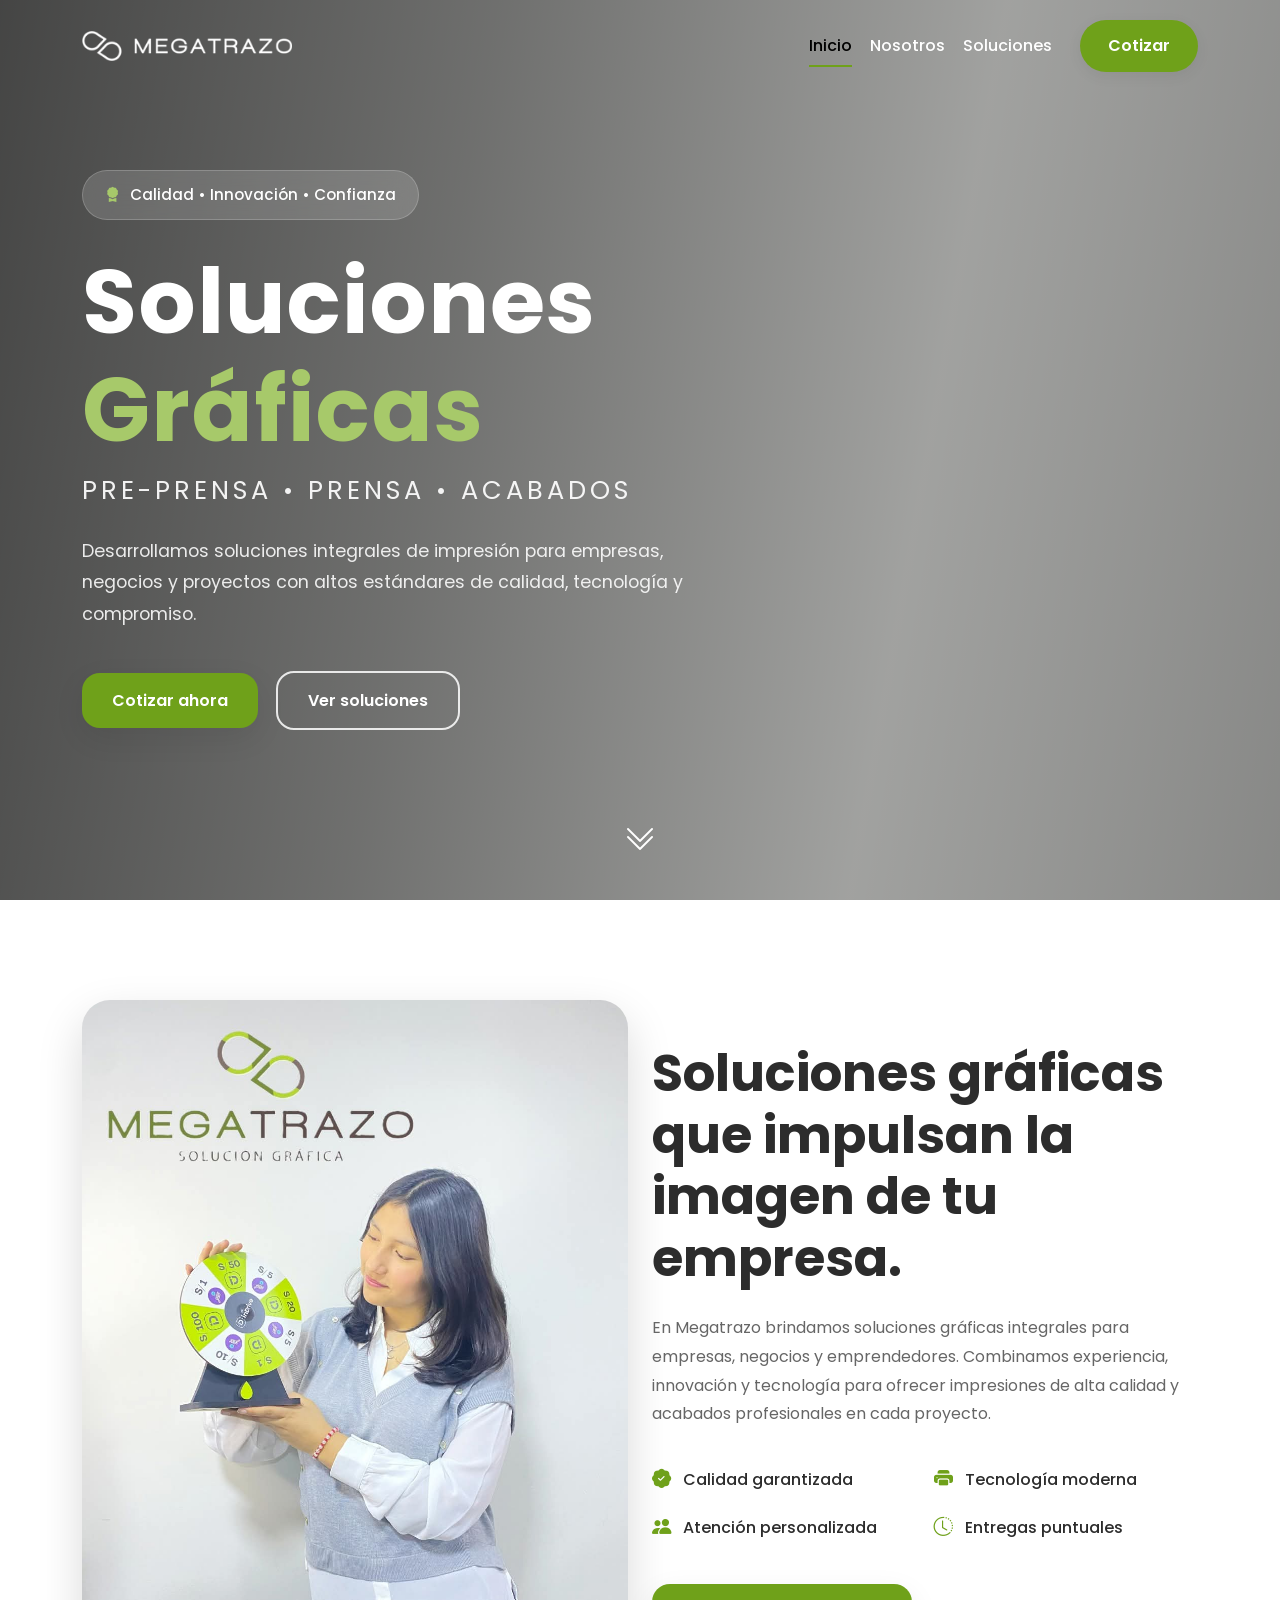
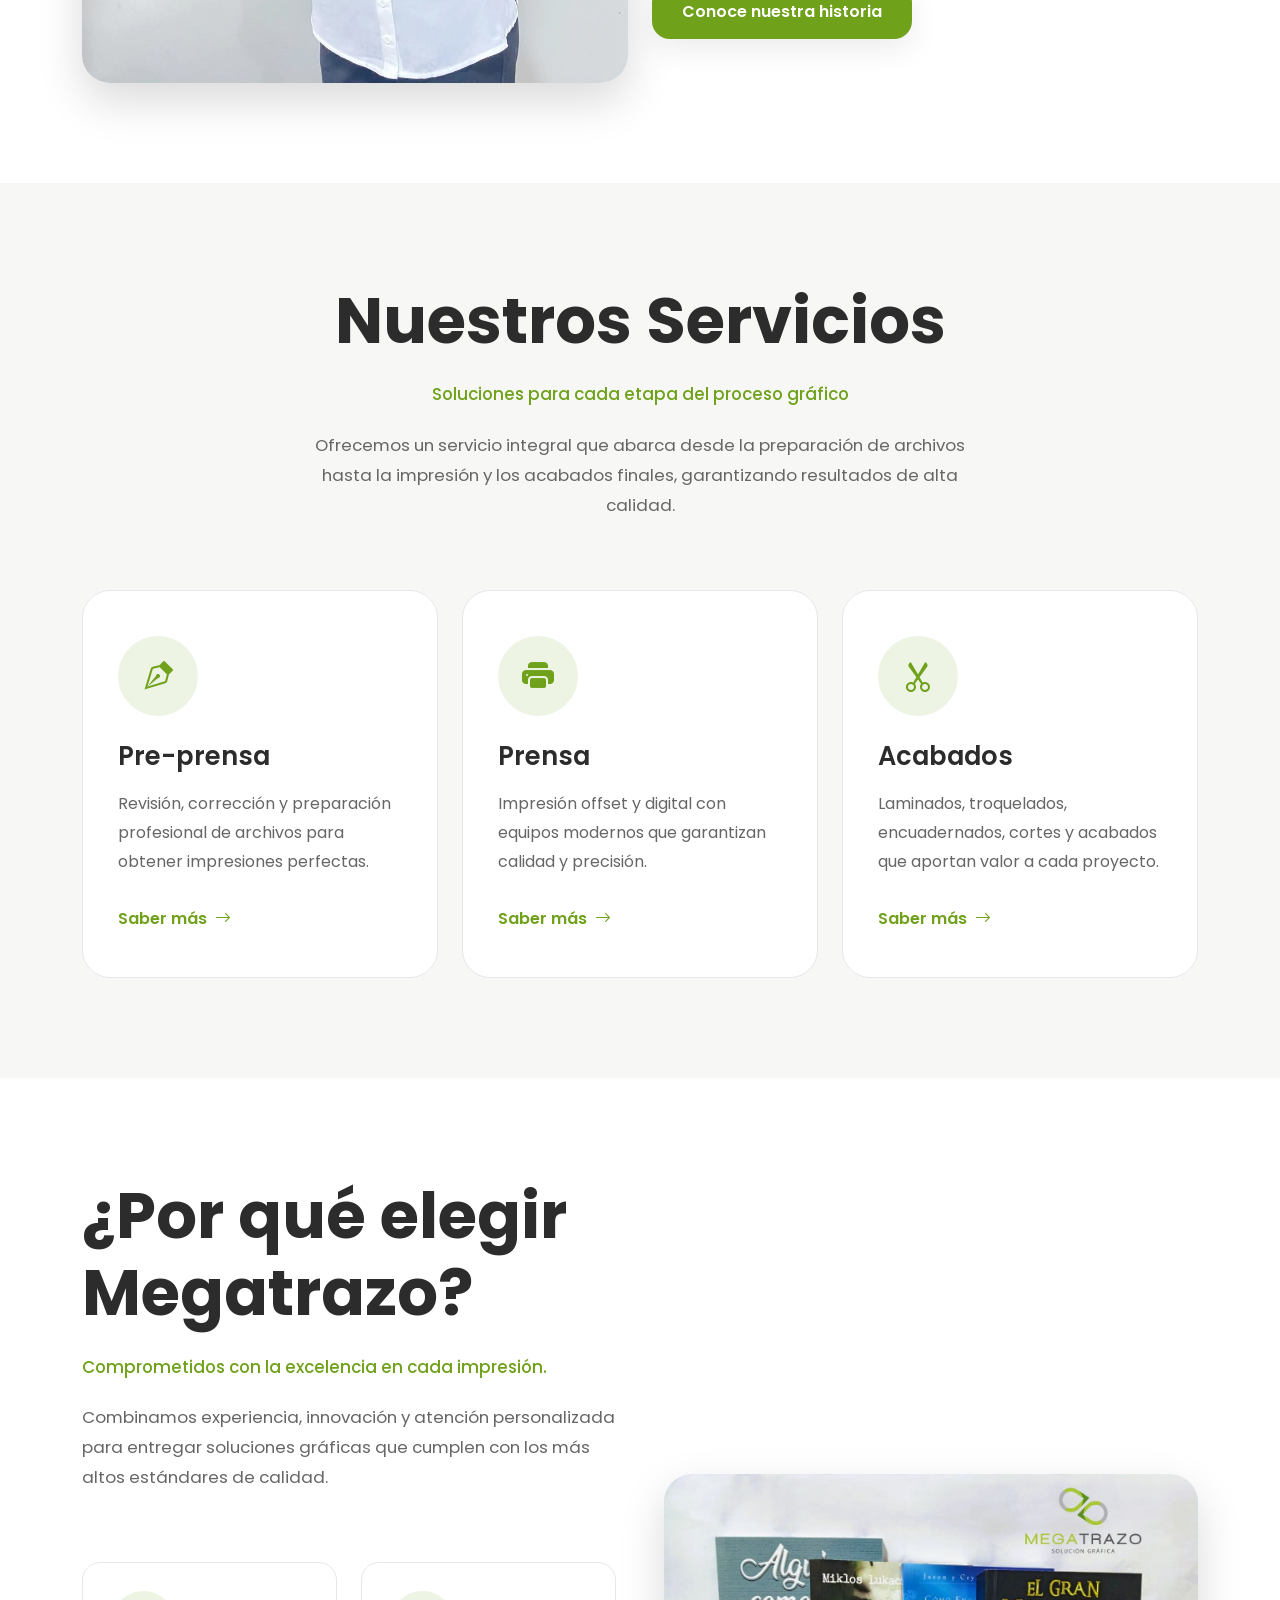
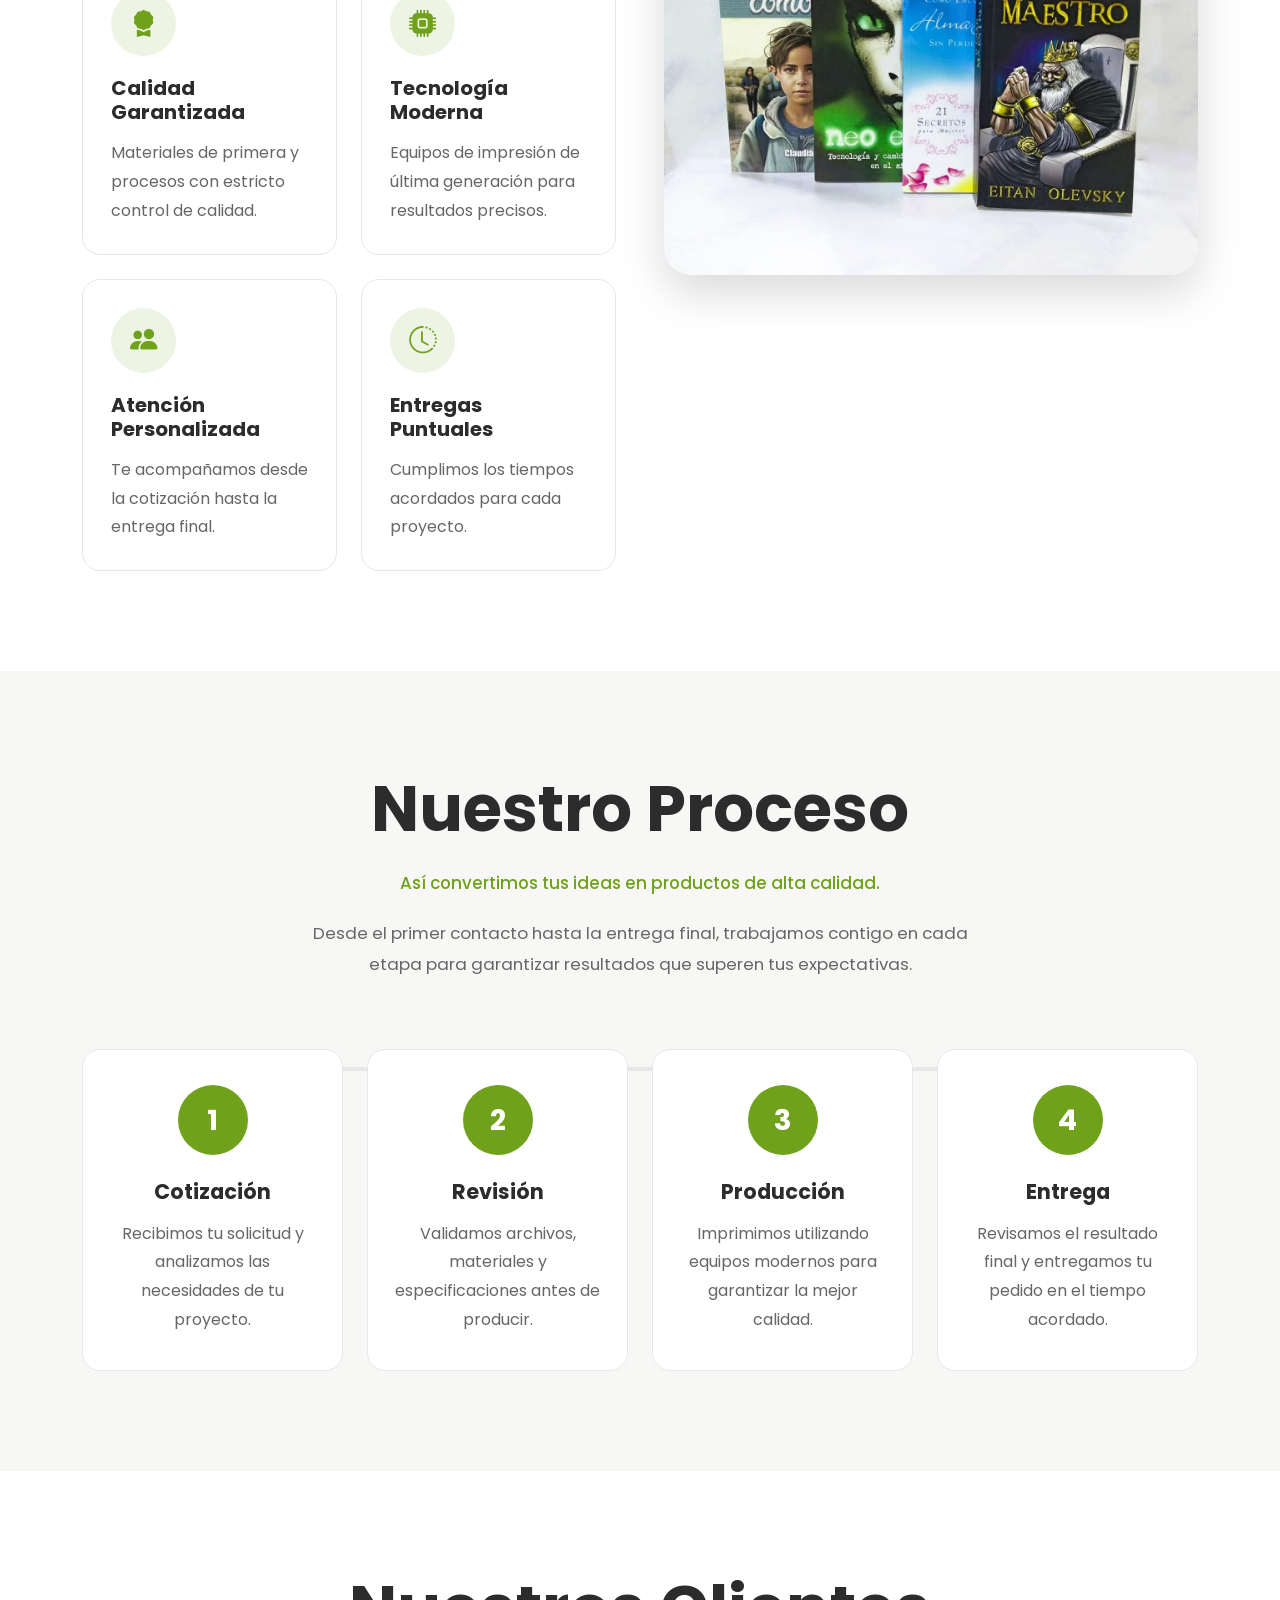
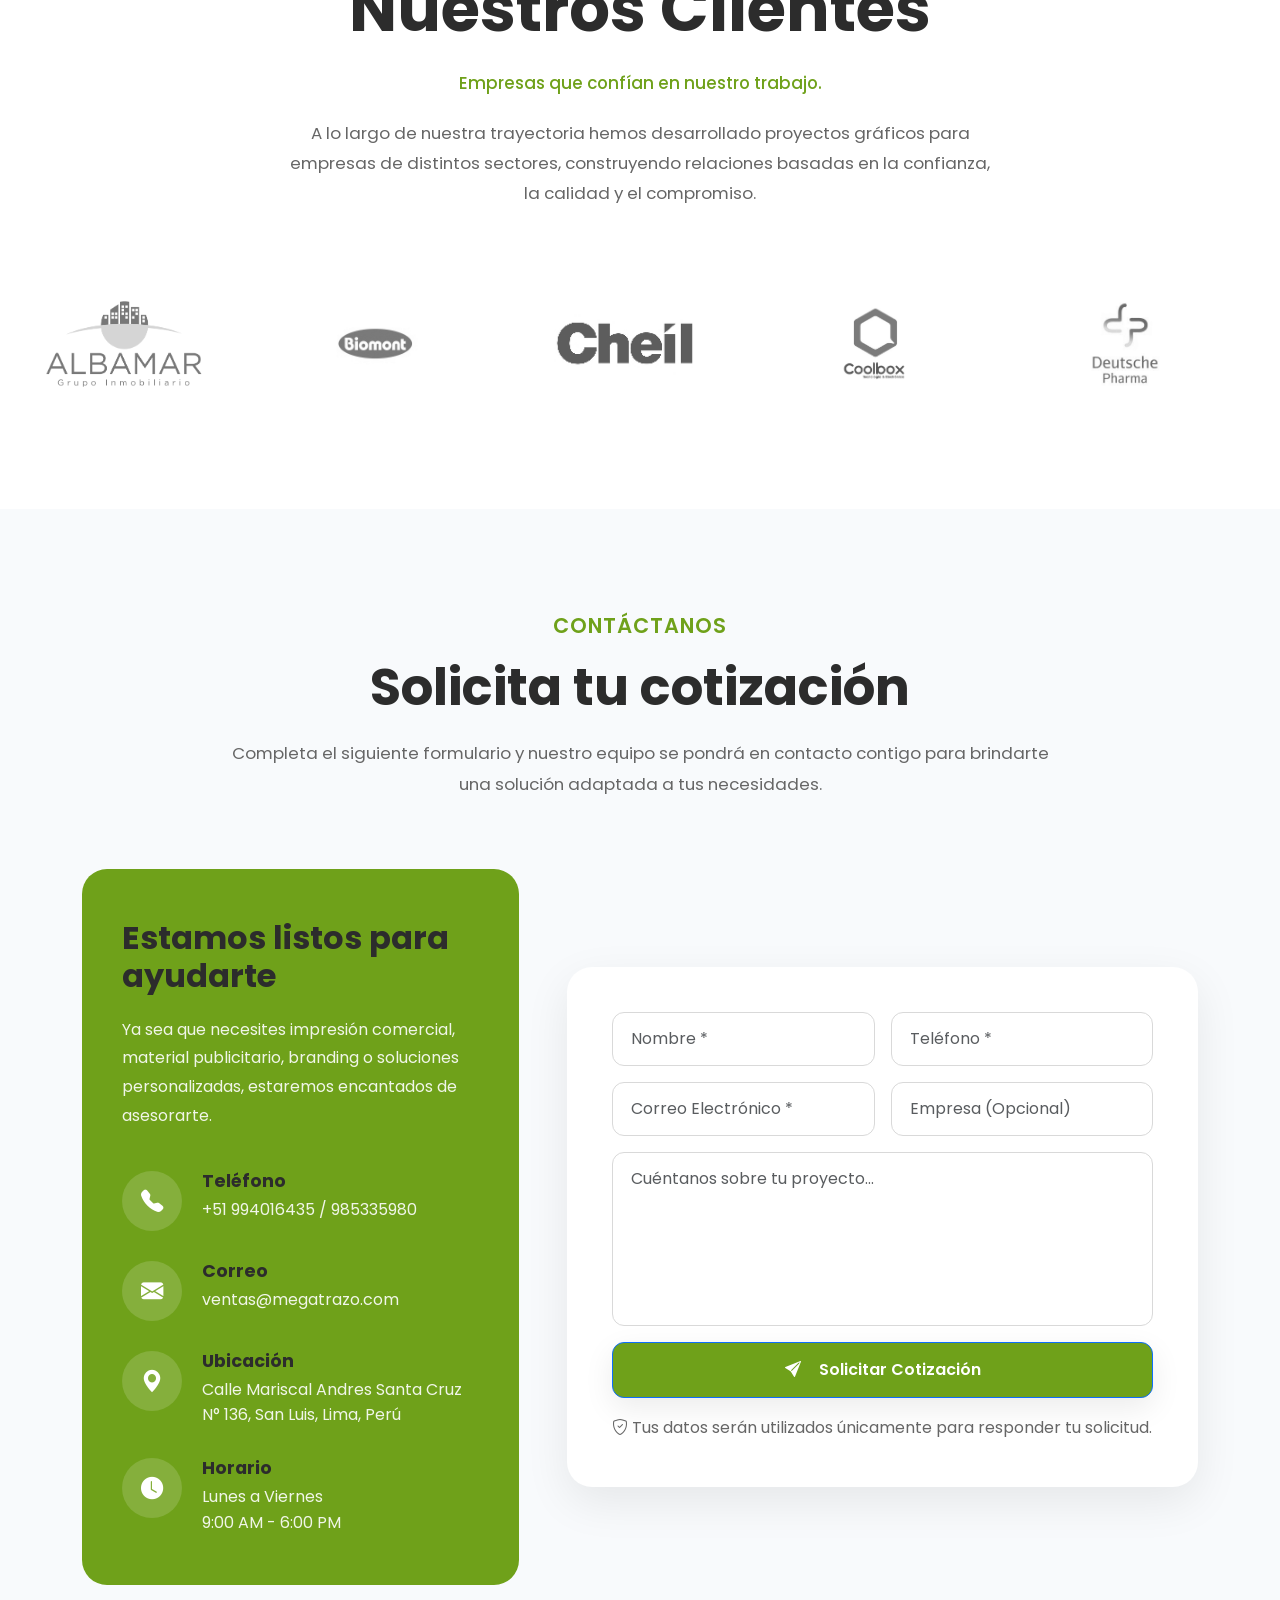
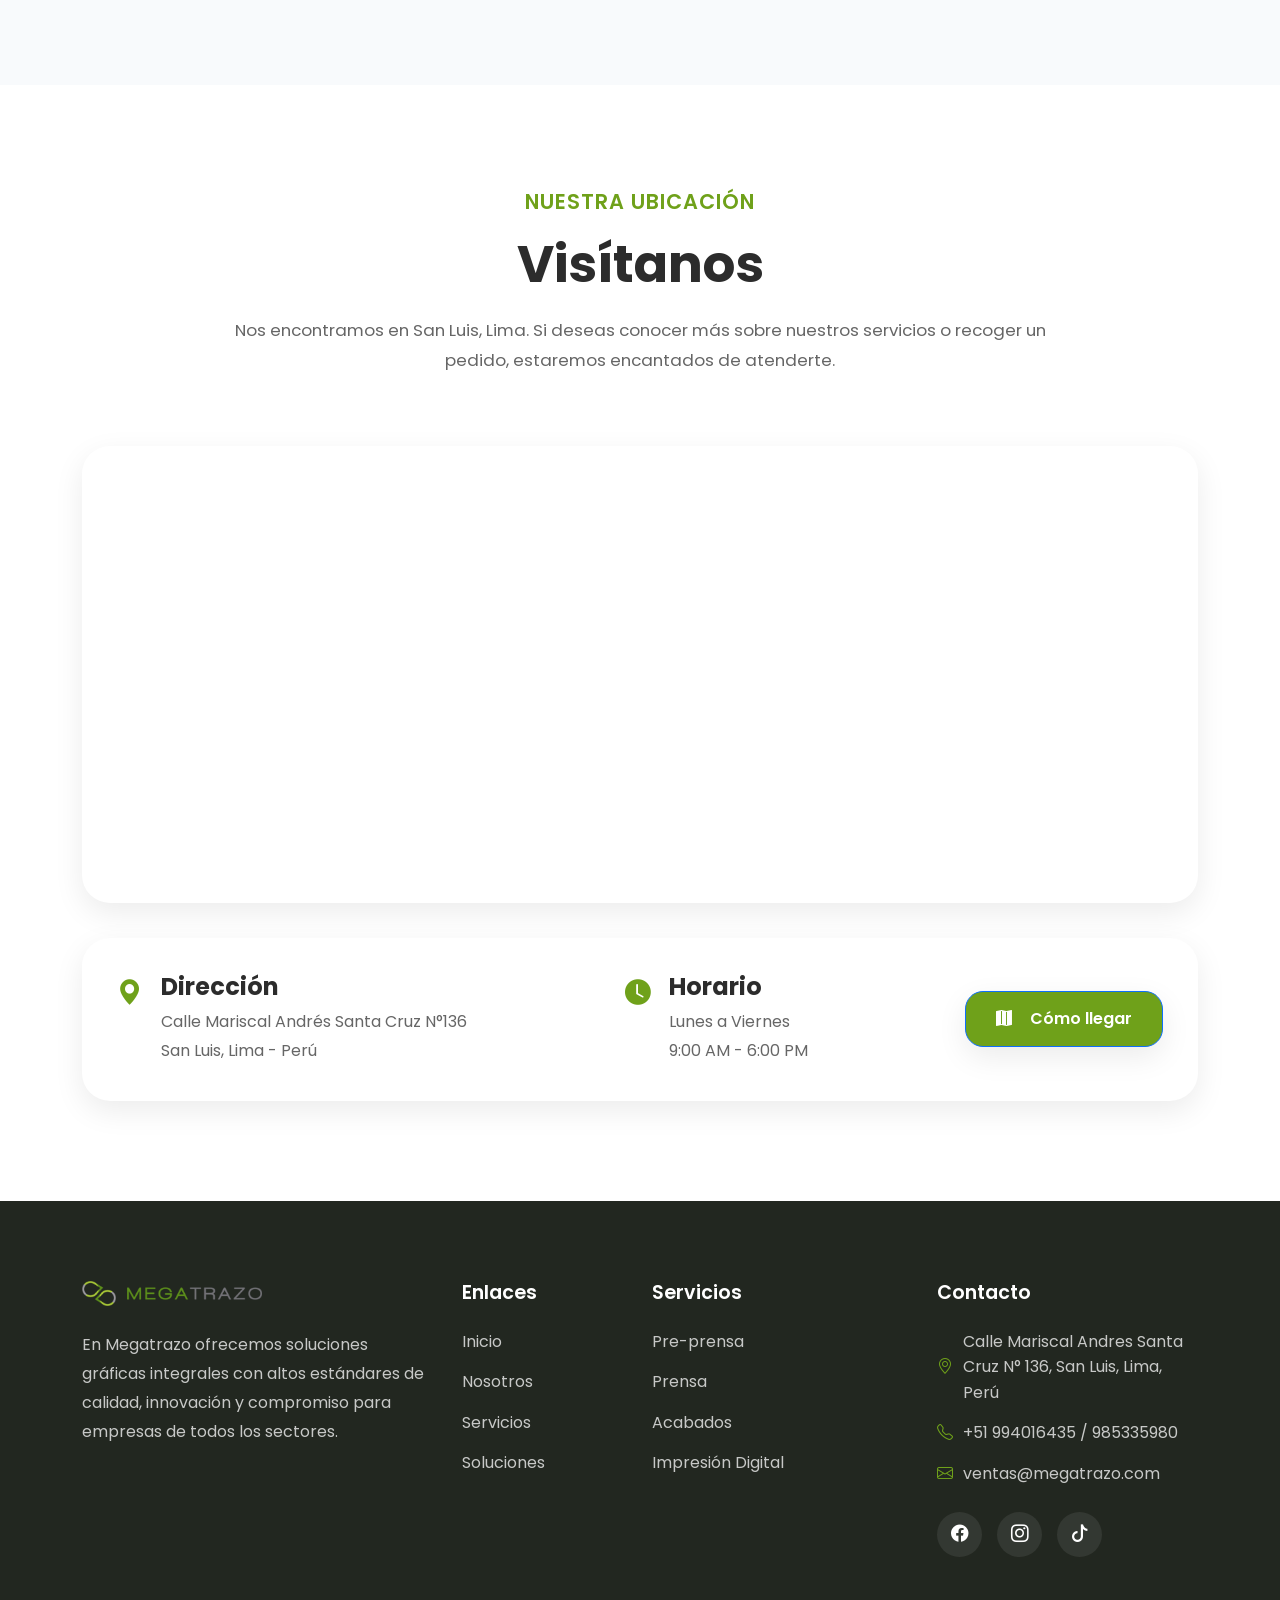
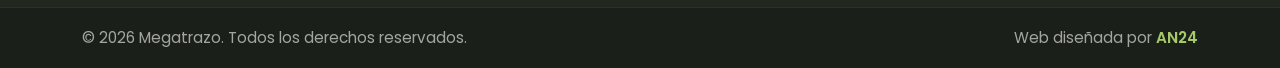
==== commit 4ebe714d: "Update index.html" ====
--- a/index.html
+++ b/index.html
@@ -152,9 +152,12 @@
                 alt="Megatrazo"
                 width="170">
 
-            <button class="btn-close"
-                data-bs-dismiss="offcanvas">
-            </button>
+<button
+    type="button"
+    class="btn-close"
+    data-bs-dismiss="offcanvas"
+    aria-label="Cerrar menú">
+</button>
 
         </div>
 
@@ -162,53 +165,37 @@
 
             <ul class="mobile-menu">
 
-                <li>
-
-                    <a href="index.html">
-
-                        <i class="bi bi-house"></i>
-
-                        Inicio
-
-                    </a>
-
-                </li>
-
-                <li>
-
-                    <a href="pages/nosotros.html">
-
-                        <i class="bi bi-people"></i>
-
-                        Nosotros
-
-                    </a>
-
-                </li>
-
-                <li>
-
-                    <a href="pages/servicios.html">
-
-                        <i class="bi bi-printer"></i>
-
-                        Servicios
-
-                    </a>
-
-                </li>
-
-                <li>
-
-                    <a href="pages/soluciones.html">
-
-                        <i class="bi bi-lightbulb"></i>
-
-                        Soluciones
-
-                    </a>
-
-                </li>
+                    <li class="nav-item">
+
+                        <a class="nav-link active" href="index.html">
+
+                            Inicio
+
+                        </a>
+
+                    </li>
+
+
+                    <li class="nav-item">
+
+                        <a class="nav-link" href="page/nosotros.html">
+
+                            Nosotros
+
+                        </a>
+
+                    </li>
+
+                    <li class="nav-item">
+
+                        <a class="nav-link" href="page/soluciones.html">
+
+                            Soluciones
+
+                        </a>
+
+                    </li>
+
 
             </ul>
 
@@ -1378,13 +1365,11 @@
 
                 <div class="footer-social">
 
-                    <a href="#"><i class="bi bi-facebook"></i></a>
-
-                    <a href="#"><i class="bi bi-instagram"></i></a>
-
-                    <a href="#"><i class="bi bi-linkedin"></i></a>
-
-                    <a href="#"><i class="bi bi-whatsapp"></i></a>
+                    <a href="https://web.facebook.com/MEGATRAZO/?locale=es_LA&_rdc=1&_rdr#"><i class="bi bi-facebook"></i></a>
+
+                    <a href="https://www.instagram.com/megatrazo.pe/reels/"><i class="bi bi-instagram"></i></a>
+
+                    <a href="https://www.tiktok.com/@megatrazo.pe"><i class="bi bi-tiktok"></i></a>
 
                 </div>
 
@@ -1447,4 +1432,4 @@
 
 </body>
 
-</html>+</html>
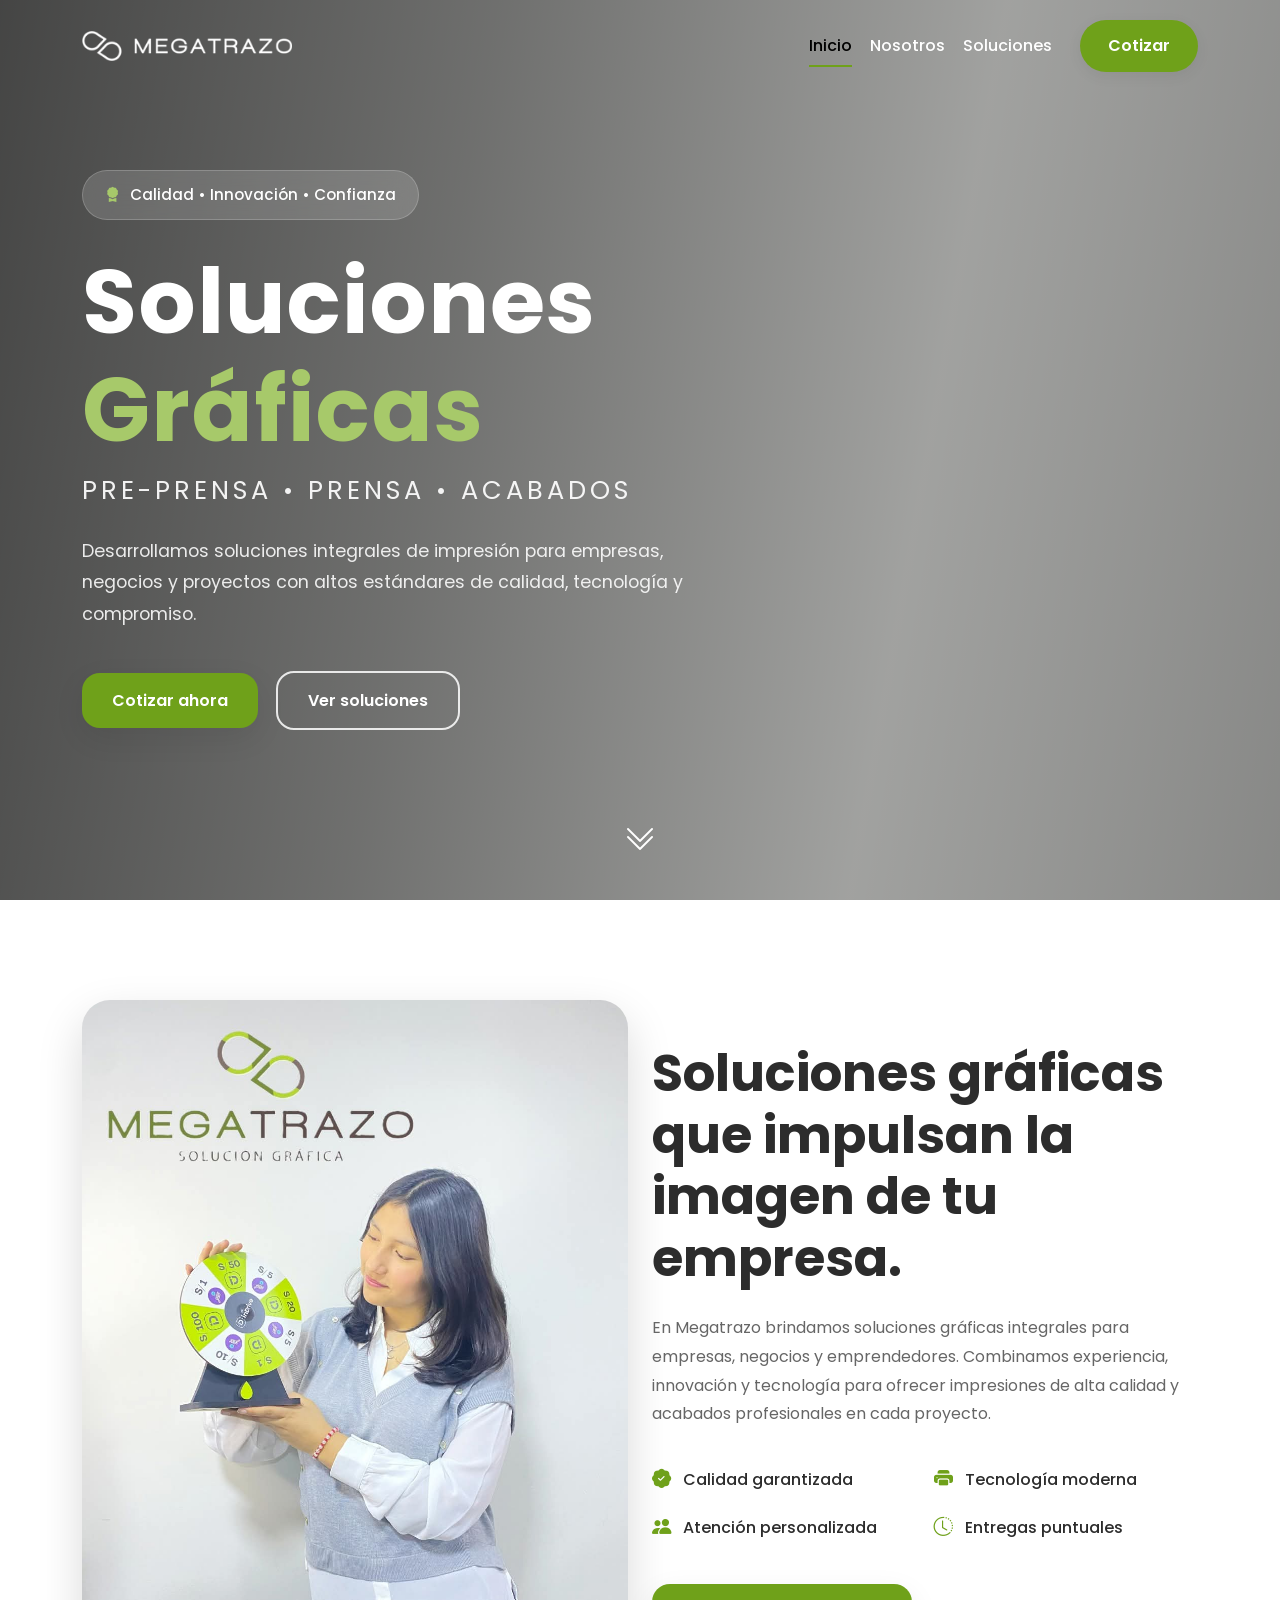
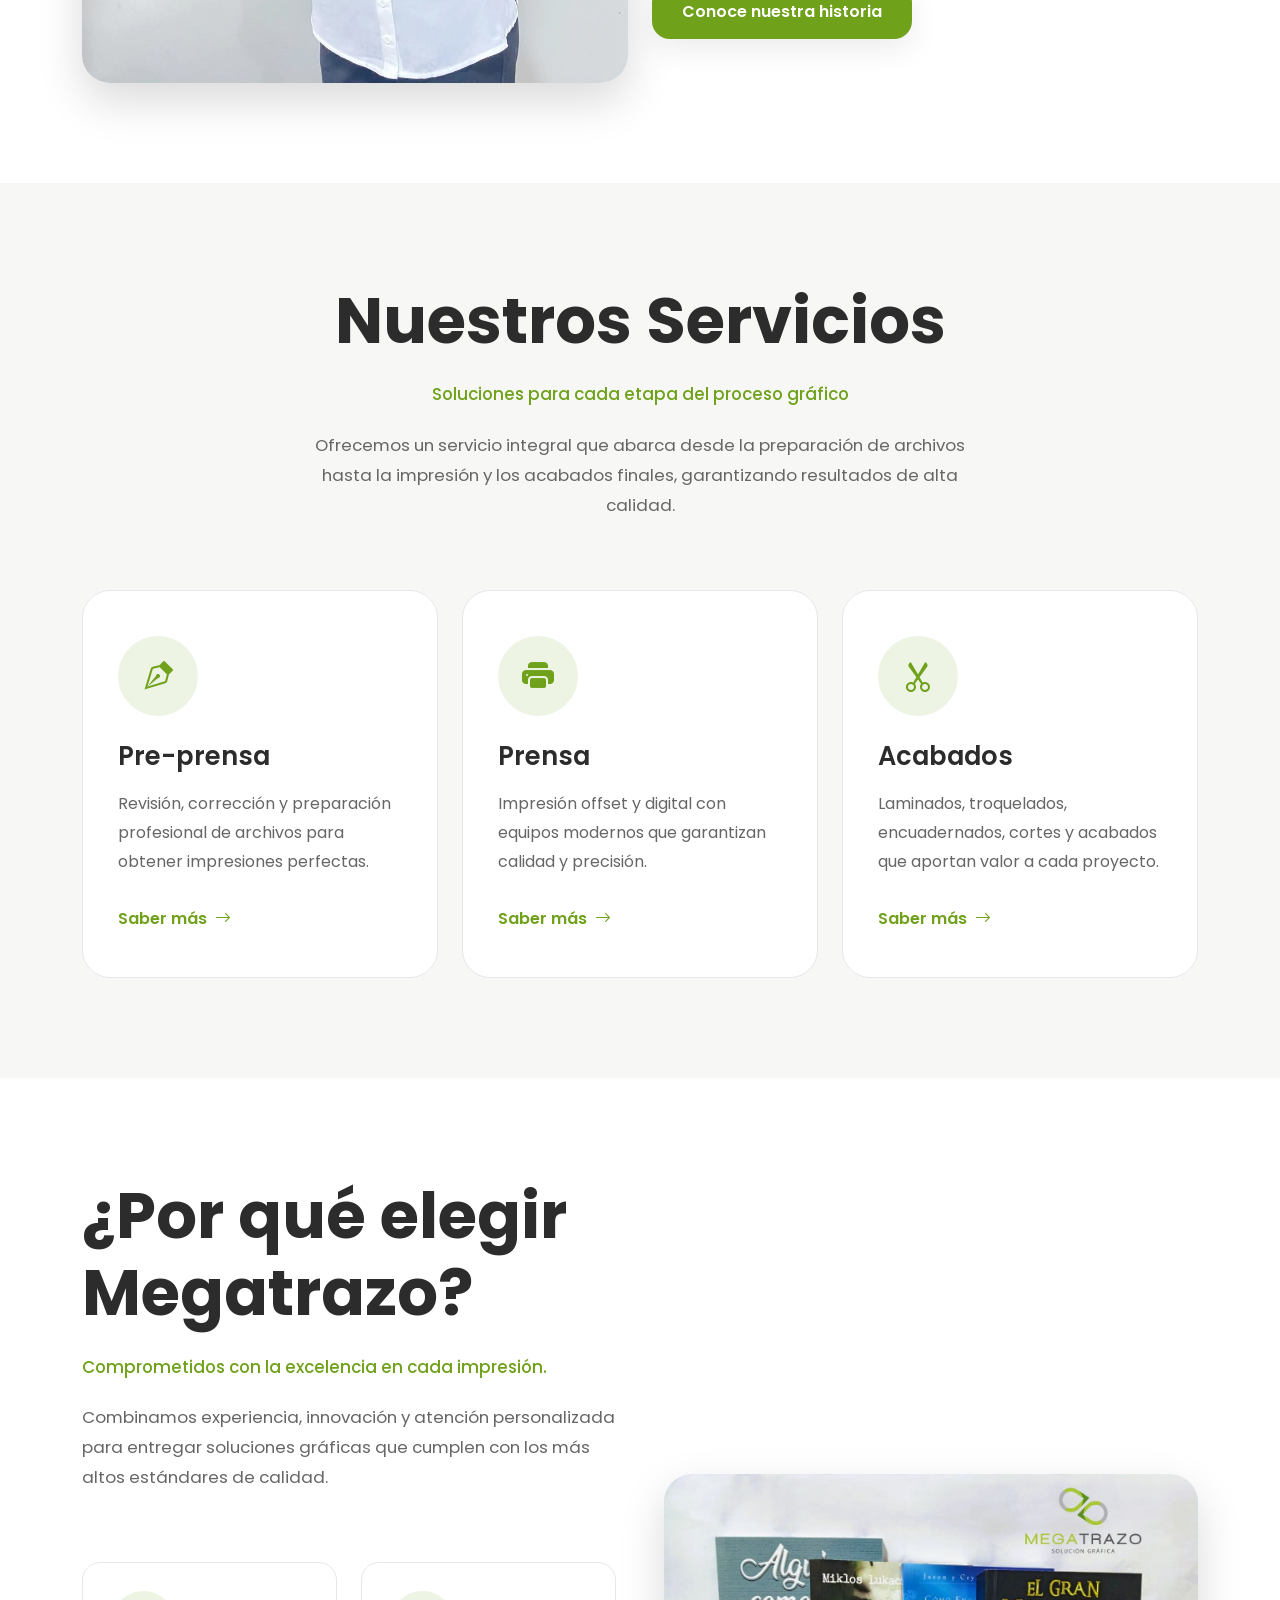
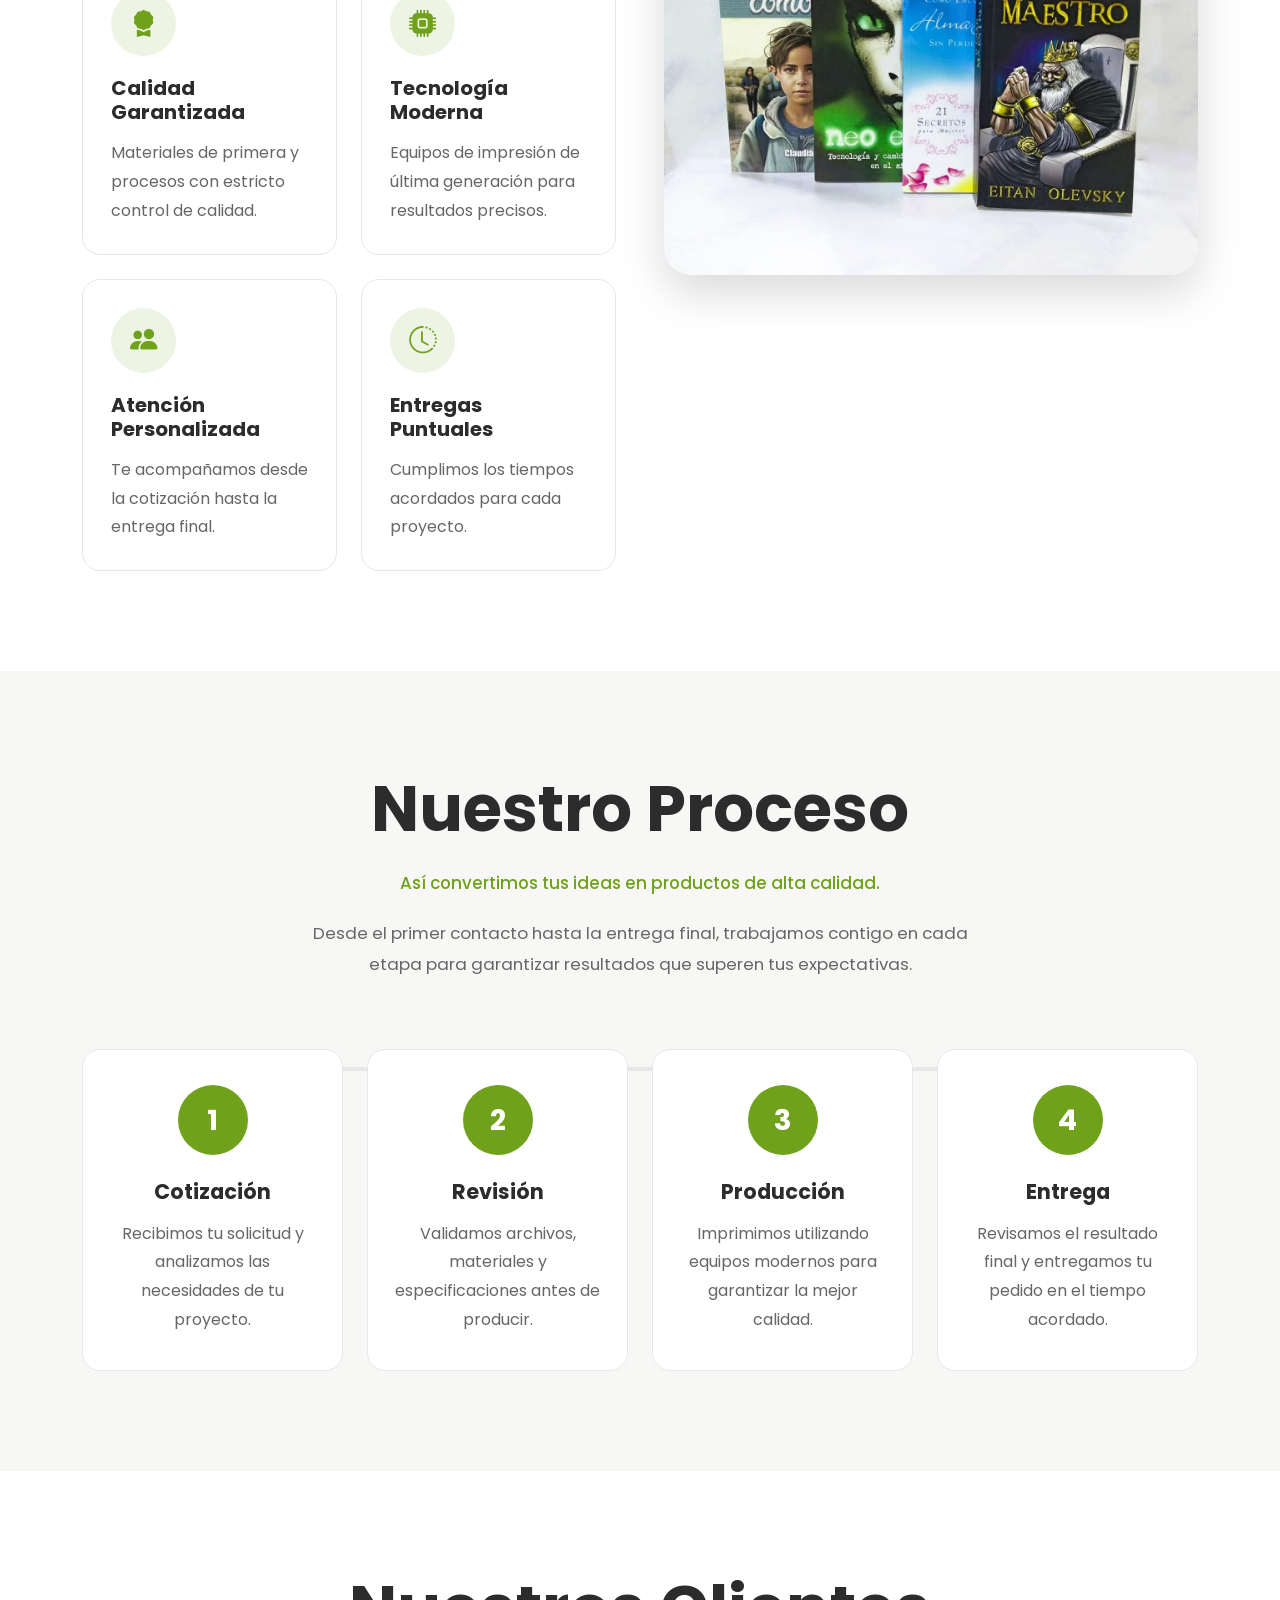
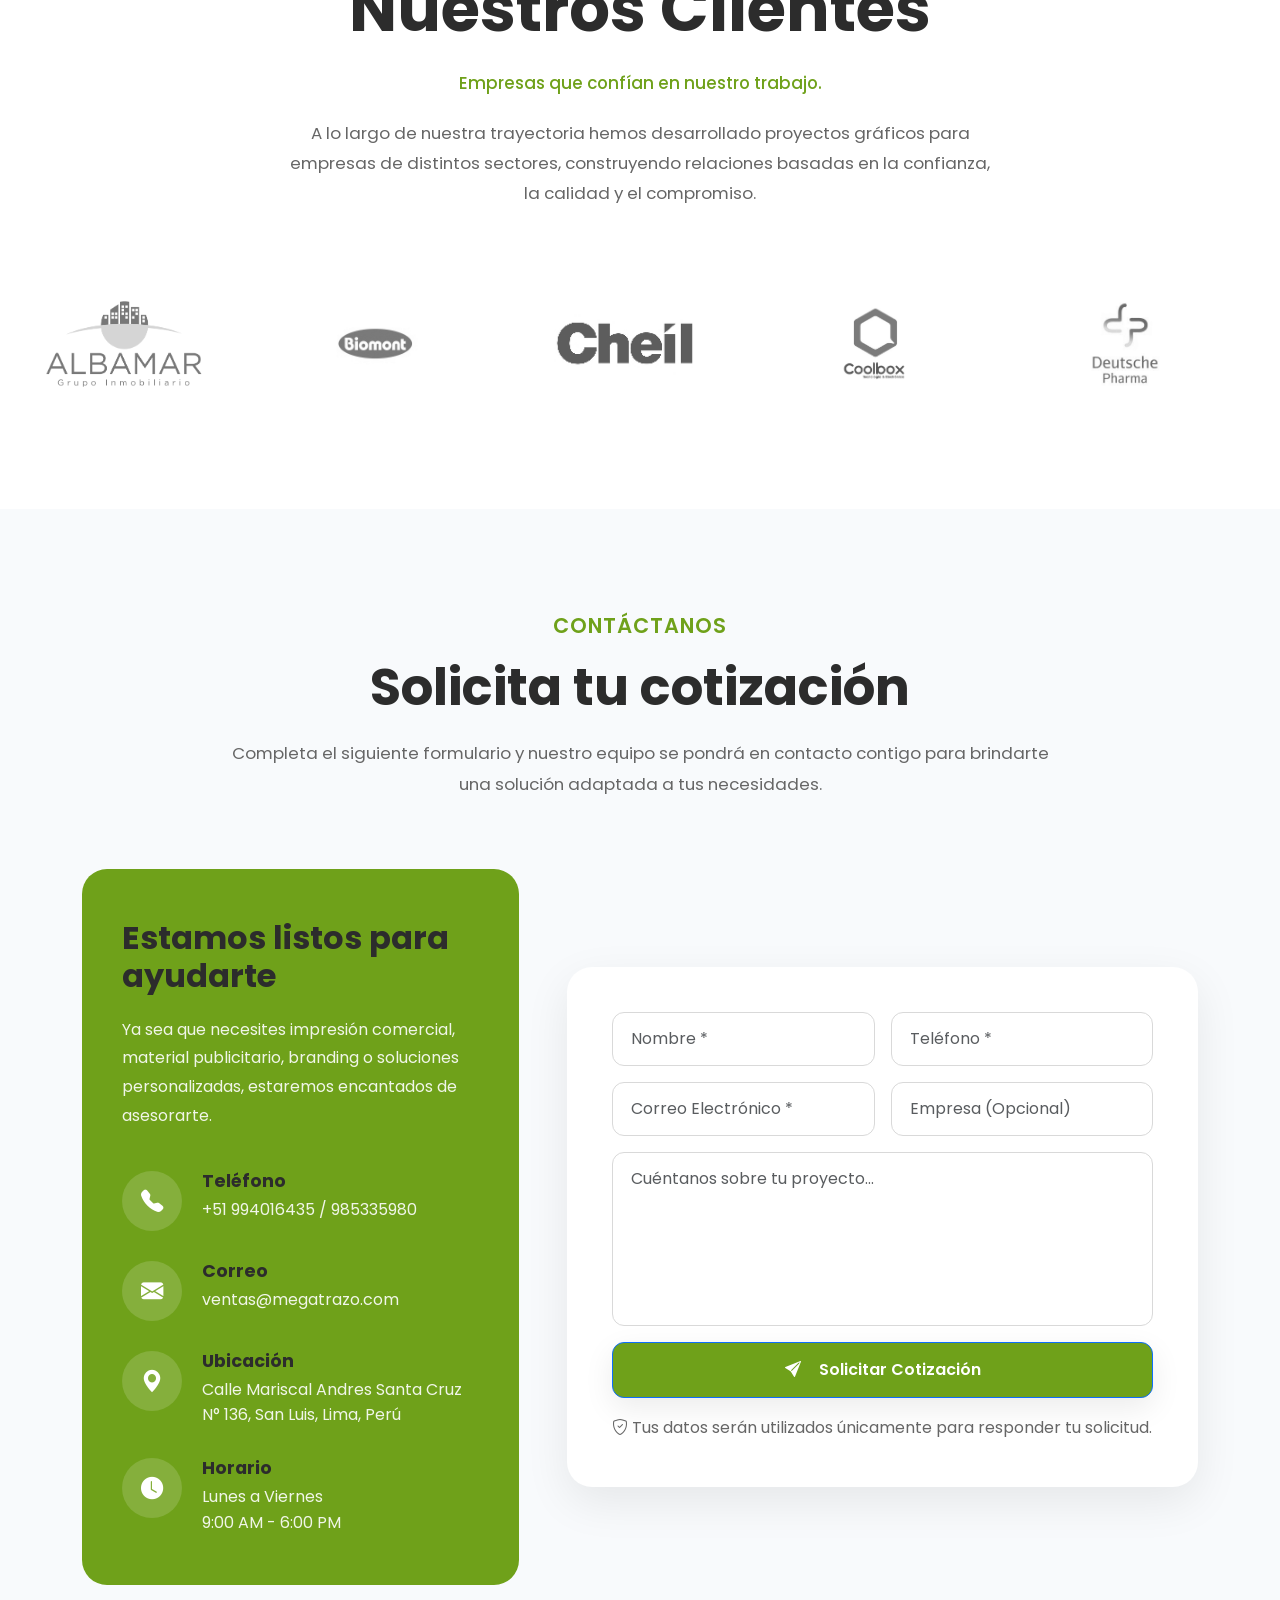
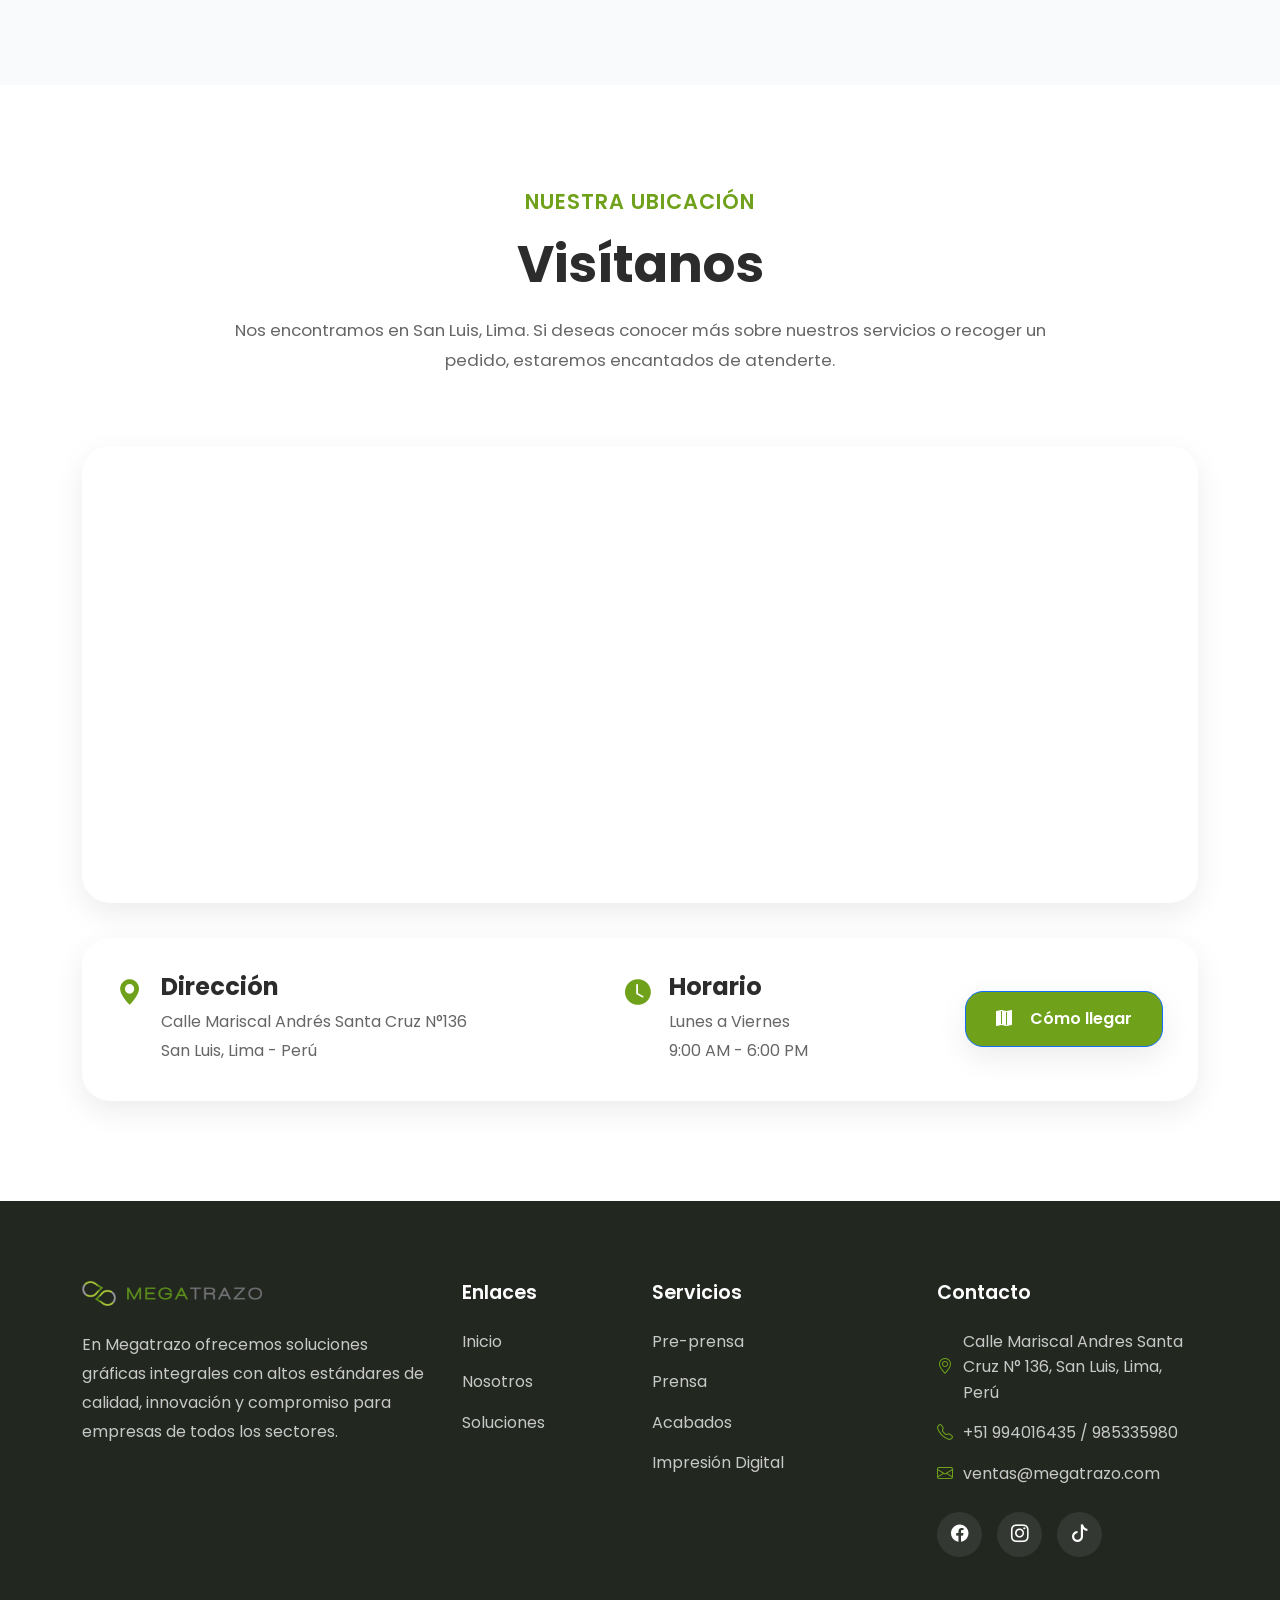
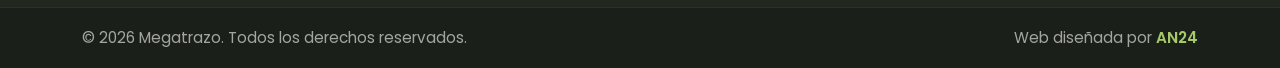
==== commit 941f7a63: "Update index.html" ====
--- a/index.html
+++ b/index.html
@@ -1299,11 +1299,9 @@
 
                     <li><a href="index.html">Inicio</a></li>
 
-                    <li><a href="pages/nosotros.html">Nosotros</a></li>
-
-                    <li><a href="pages/servicios.html">Servicios</a></li>
-
-                    <li><a href="pages/soluciones.html">Soluciones</a></li>
+                    <li><a href="../pages/nosotros.html">Nosotros</a></li>
+
+                    <li><a href="../pages/soluciones.html">Soluciones</a></li>
 
                 </ul>
 
